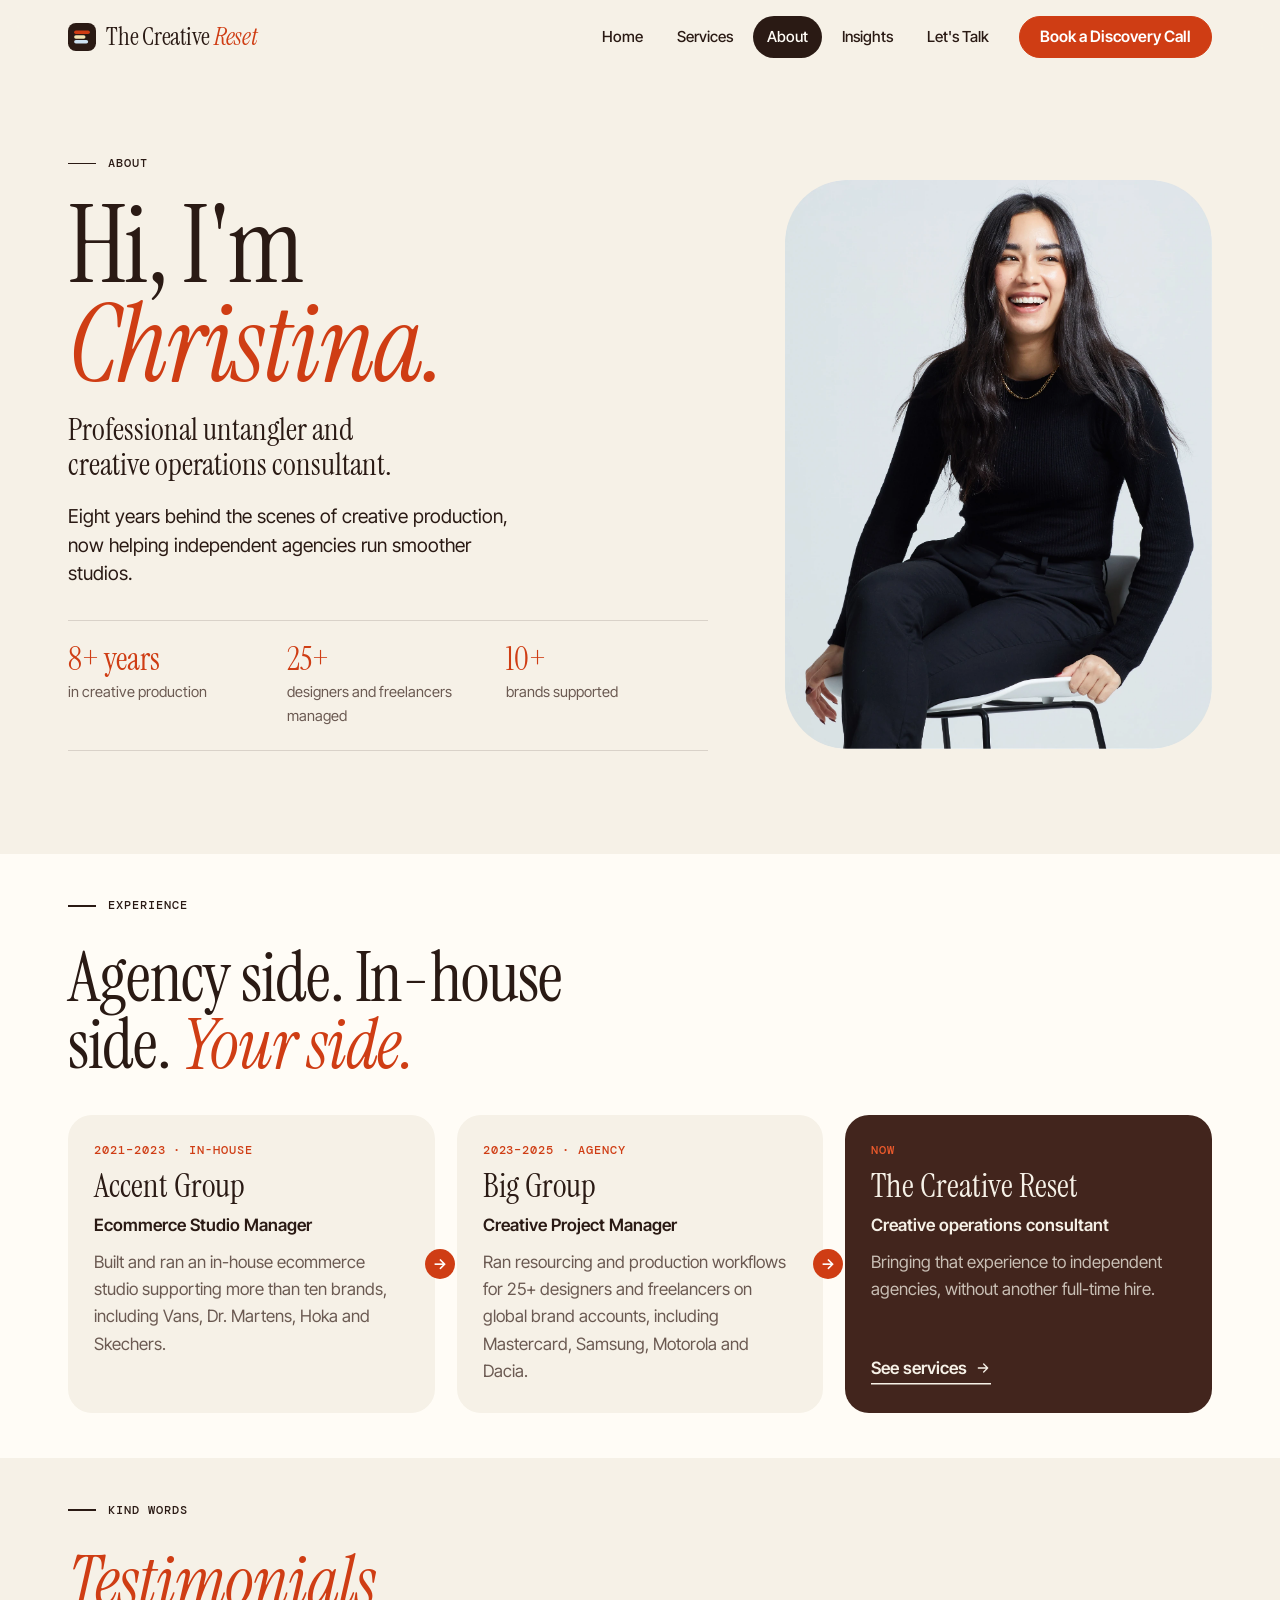
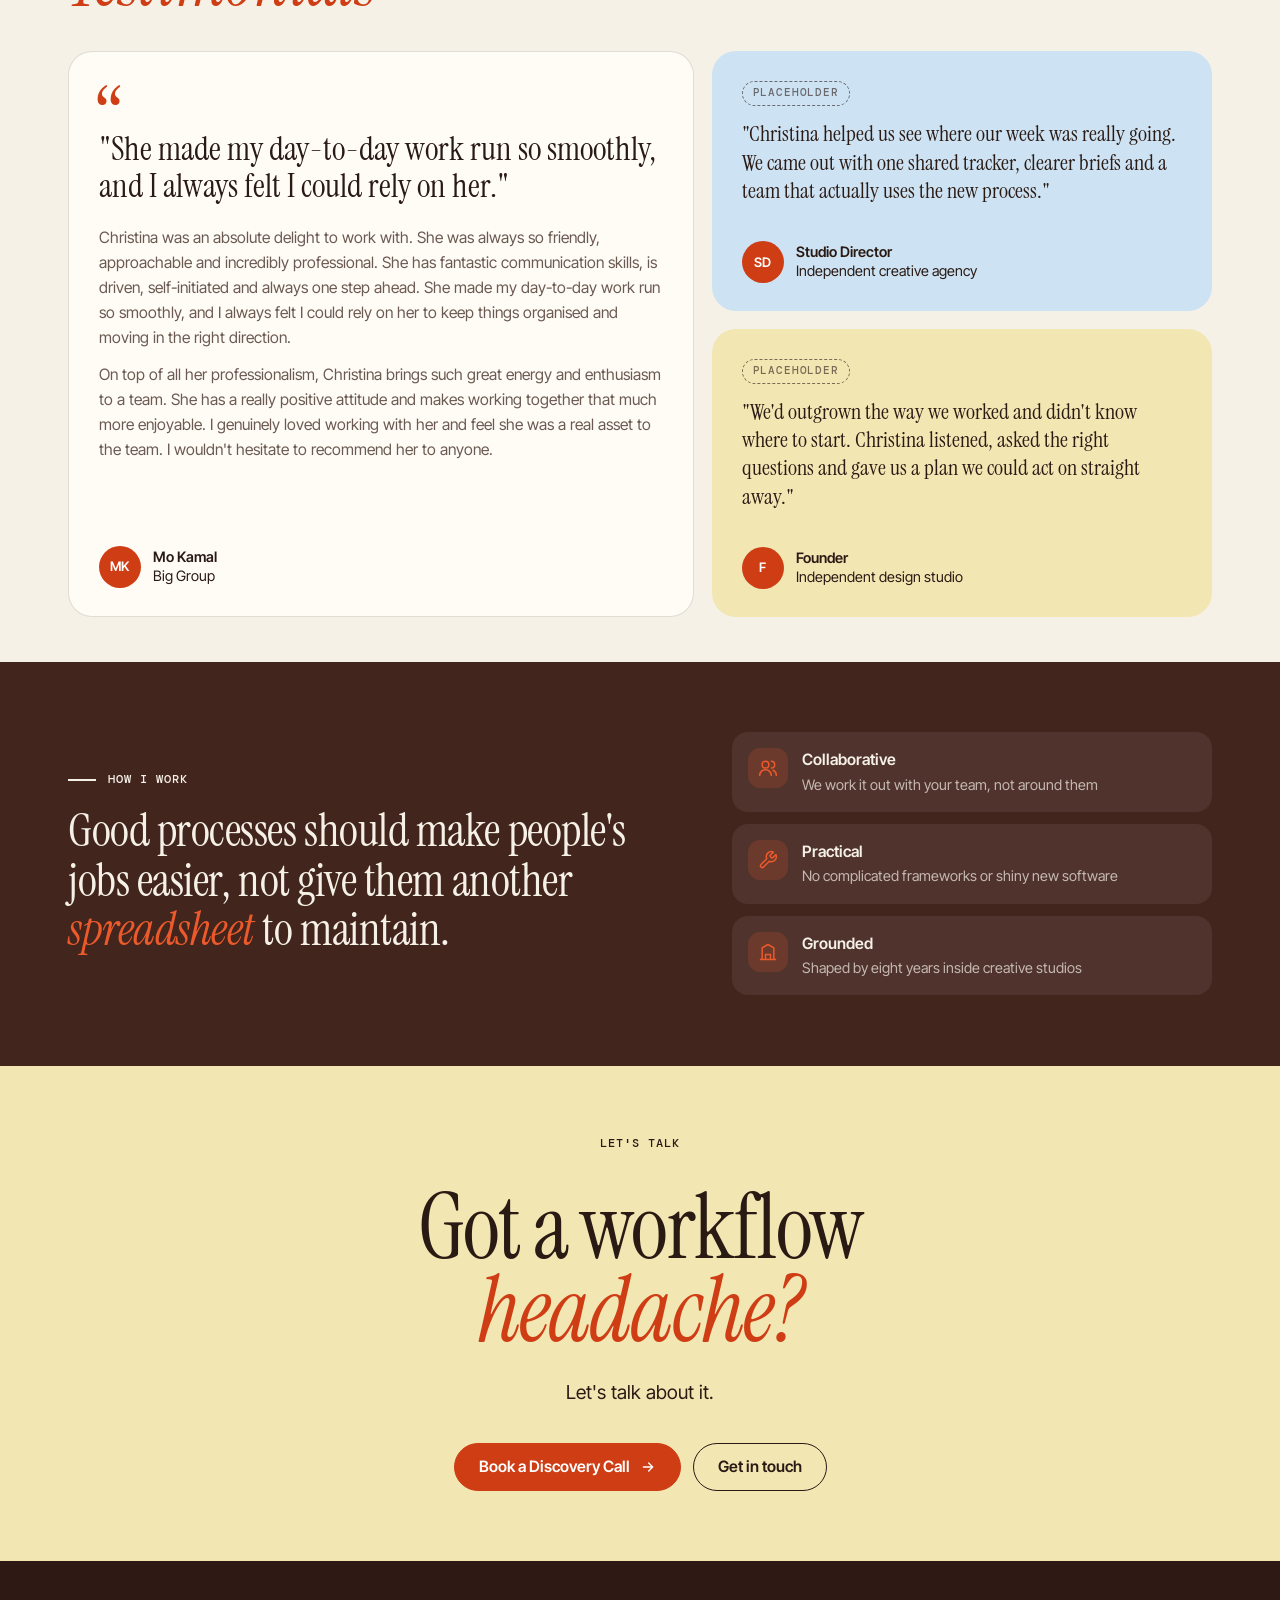
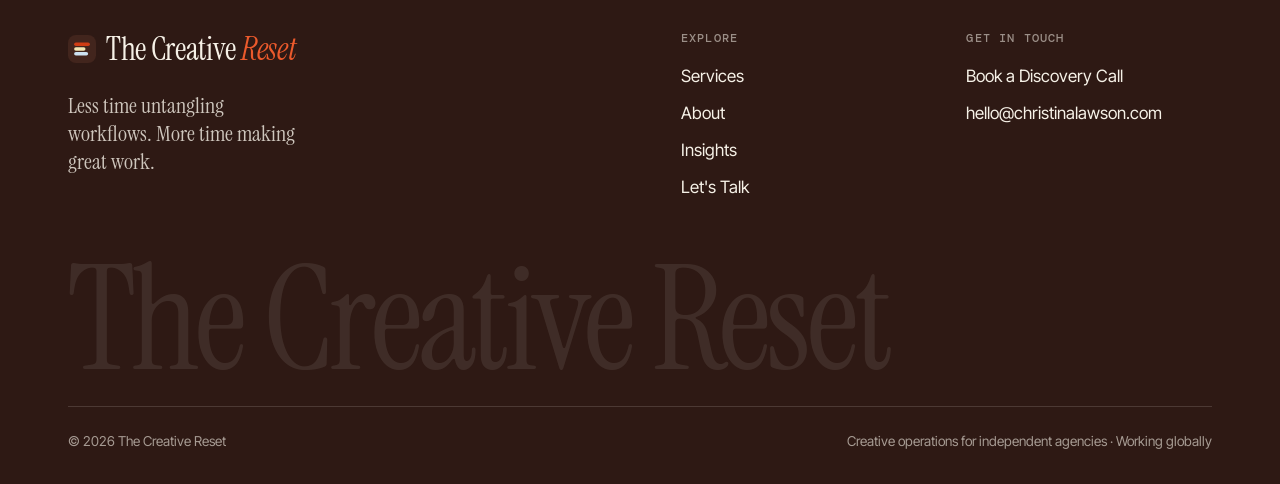
==== about.html @ 6db243b2 "Hero checklist: rows flush with the photo edge, keep sticker colours Co-Authored-By: Claude Opus 5.5" ====
<!doctype html>
<html lang="en-GB">
<head>
<meta charset="utf-8">
<meta name="viewport" content="width=device-width, initial-scale=1">
<title>About · The Creative Reset</title>
<meta name="description" content="Hi, I'm Christina. Eight years behind the scenes of creative production, now helping independent agencies work better.">
<link rel="canonical" href="https://christinalawson.com/about.html">
<link rel="icon" href="assets/favicon.svg" type="image/svg+xml">
<link rel="icon" href="favicon-32.png" sizes="32x32" type="image/png">
<link rel="apple-touch-icon" href="apple-touch-icon.png">
<link rel="preconnect" href="https://fonts.googleapis.com">
<link rel="preconnect" href="https://fonts.gstatic.com" crossorigin>
<link rel="stylesheet" href="https://fonts.googleapis.com/css2?family=DM+Mono:wght@500&family=Instrument+Serif:ital@0;1&family=Inter+Tight:wght@400;500;600&display=swap">
<link rel="stylesheet" href="assets/site.css?v=11">
</head>
<body>
<a class="skip" href="#main">Skip to content</a>
<header class="header">
  <div class="wrap header__in">
    <a class="logo" href="index.html" aria-label="The Creative Reset, home"><svg viewBox="0 0 32 32" aria-hidden="true"><rect width="32" height="32" rx="9" fill="#2a1a14"/><rect x="7" y="8.5" width="18" height="4" rx="2" fill="#cf3d14"/><rect x="7" y="14" width="13" height="4" rx="2" fill="#f2e6b3"/><rect x="7" y="19.5" width="16" height="4" rx="2" fill="#cde2f2"/></svg><span>The Creative <em>Reset</em></span></a>
    <button class="menu-btn" type="button" aria-expanded="false" aria-controls="nav">Menu</button>
    <nav class="nav" id="nav" aria-label="Main">
      <a href="index.html">Home</a><a href="services.html">Services</a><a href="about.html" aria-current="page">About</a><a href="insights.html">Insights</a><a href="contact.html">Let's Talk</a>
      <a class="btn btn--primary" href="https://calendar.app.google/vtGY4bUcVqTiZv538" target="_blank" rel="noopener">Book a Discovery Call</a>
    </nav>
  </div>
</header>
<main id="main">
<section class="page-hero section--compact">
  <div class="wrap about-hero">
    <div>
      <p class="label">About</p>
      <h1 class="display">Hi, I'm <em>Christina.</em></h1>
      <p class="about-hero__sub">Professional untangler and<br> creative operations consultant.</p>
      <p class="lead">Eight years behind the scenes of creative production, now helping independent agencies run smoother studios.</p>
      <dl class="hp-facts">
        <div><dt>8+ years</dt><dd>in creative production</dd></div>
        <div><dt>25+</dt><dd>designers and freelancers managed</dd></div>
        <div><dt>10+</dt><dd>brands supported</dd></div>
      </dl>
    </div>
    <div class="about-hero__photo">
      <img src="images/christina-about.webp" alt="Christina Lawson laughing, sitting on a white stool in a black outfit" width="1331" height="1775">
    </div>
  </div>
</section>

<section class="section section--compact section--snug section--paper">
  <div class="wrap">
    <div class="section-head">
      <p class="label">Experience</p>
      <h2 class="h2">Agency side. In-house side. <em>Your side.</em></h2>
    </div>
    <ol class="path">
      <li>
        <span class="label">2021–2023 · In-house</span>
        <h3>Accent Group</h3>
        <p class="path__role">Ecommerce Studio Manager</p>
        <p>Built and ran an in-house ecommerce studio supporting more than ten brands, including Vans, Dr. Martens, Hoka and Skechers.</p>
      </li>
      <li>
        <span class="label">2023–2025 · Agency</span>
        <h3>Big Group</h3>
        <p class="path__role">Creative Project Manager</p>
        <p>Ran resourcing and production workflows for 25+ designers and freelancers on global brand accounts, including Mastercard, Samsung, Motorola and Dacia.</p>
      </li>
      <li class="path__now">
        <span class="label">Now</span>
        <h3>The Creative Reset</h3>
        <p class="path__role">Creative operations consultant</p>
        <p>Bringing that experience to independent agencies, without another full-time hire.</p>
        <a class="link-arrow" href="services.html">See services <svg viewBox="0 0 24 24" fill="none" stroke="currentColor" stroke-width="2" stroke-linecap="round" stroke-linejoin="round" aria-hidden="true"><path d="M5 12h14M13 6l6 6-6 6"/></svg></a>
      </li>
    </ol>
  </div>
</section>

<section class="section section--compact section--snug" id="testimonials">
  <div class="wrap">
    <div class="section-head">
      <p class="label">Kind words</p>
      <h2 class="h2"><em>Testimonials</em></h2>
    </div>
    <div class="quotes">
      <figure class="quote quote--feature">
        <blockquote>
          <p class="quote__pull">"She made my day-to-day work run so smoothly, and I always felt I could rely on her."</p>
          <p>Christina was an absolute delight to work with. She was always so friendly, approachable and incredibly professional. She has fantastic communication skills, is driven, self-initiated and always one step ahead. She made my day-to-day work run so smoothly, and I always felt I could rely on her to keep things organised and moving in the right direction.</p>
          <p>On top of all her professionalism, Christina brings such great energy and enthusiasm to a team. She has a really positive attitude and makes working together that much more enjoyable. I genuinely loved working with her and feel she was a real asset to the team. I wouldn't hesitate to recommend her to anyone.</p>
        </blockquote>
        <figcaption><span class="quote__avatar" aria-hidden="true">MK</span><span><b>Mo Kamal</b>Big Group</span></figcaption>
      </figure>
      <!-- Placeholder testimonials: replace with real ones before publishing -->
      <figure class="quote quote--sky">
        <span class="quote__placeholder">Placeholder</span>
        <blockquote><p>"Christina helped us see where our week was really going. We came out with one shared tracker, clearer briefs and a team that actually uses the new process."</p></blockquote>
        <figcaption><span class="quote__avatar" aria-hidden="true">SD</span><span><b>Studio Director</b>Independent creative agency</span></figcaption>
      </figure>
      <figure class="quote quote--butter">
        <span class="quote__placeholder">Placeholder</span>
        <blockquote><p>"We'd outgrown the way we worked and didn't know where to start. Christina listened, asked the right questions and gave us a plan we could act on straight away."</p></blockquote>
        <figcaption><span class="quote__avatar" aria-hidden="true">F</span><span><b>Founder</b>Independent design studio</span></figcaption>
      </figure>
    </div>
  </div>
</section>

<section class="section section--compact section--roast">
  <div class="wrap approach">
    <div>
      <p class="label hp-label">How I work</p>
      <blockquote class="approach__quote">Good processes should make people's jobs easier, not give them another <em>spreadsheet</em> to maintain.</blockquote>
    </div>
    <ul class="tiles tiles--stack">
      <li><i><svg viewBox="0 0 24 24" fill="none" stroke="currentColor" stroke-width="1.8" stroke-linecap="round" stroke-linejoin="round" aria-hidden="true"><circle cx="9" cy="8" r="4"/><path d="M2 21a7 7 0 0 1 14 0"/><path d="M16 4a4 4 0 0 1 0 8M22 21a7 7 0 0 0-4-6.3"/></svg></i><div><b>Collaborative</b><span>We work it out with your team, not around them</span></div></li>
      <li><i><svg viewBox="0 0 24 24" fill="none" stroke="currentColor" stroke-width="1.8" stroke-linecap="round" stroke-linejoin="round" aria-hidden="true"><path d="M14.7 6.3a1 1 0 0 0 0 1.4l1.6 1.6a1 1 0 0 0 1.4 0l3.77-3.77a6 6 0 0 1-7.94 7.94l-6.91 6.91a2.12 2.12 0 0 1-3-3l6.91-6.91a6 6 0 0 1 7.94-7.94z"/></svg></i><div><b>Practical</b><span>No complicated frameworks or shiny new software</span></div></li>
      <li><i><svg viewBox="0 0 24 24" fill="none" stroke="currentColor" stroke-width="1.8" stroke-linecap="round" stroke-linejoin="round" aria-hidden="true"><path d="M3 21h18M5 21V7l7-4 7 4v14"/><path d="M9 21v-6h6v6"/></svg></i><div><b>Grounded</b><span>Shaped by eight years inside creative studios</span></div></li>
    </ul>
  </div>
</section>

<section class="section section--compact section--butter cta">
  <div class="wrap">
    <p class="label">Let's talk</p>
    <h2 class="display">Got a workflow <em>headache?</em></h2>
    <p class="lead" style="max-width:40ch">Let's talk about it.</p>
    <div class="btn-row">
      <a class="btn btn--primary" href="https://calendar.app.google/vtGY4bUcVqTiZv538" target="_blank" rel="noopener">Book a Discovery Call <svg viewBox="0 0 24 24" fill="none" stroke="currentColor" stroke-width="2" stroke-linecap="round" stroke-linejoin="round" aria-hidden="true"><path d="M5 12h14M13 6l6 6-6 6"/></svg></a>
      <a class="btn" href="contact.html">Get in touch</a>
    </div>
  </div>
</section>
</main>
<footer class="footer">
  <div class="wrap">
    <div class="footer__top">
      <div>
        <a class="logo" href="index.html"><svg viewBox="0 0 32 32" aria-hidden="true"><rect width="32" height="32" rx="9" fill="#2a1a14"/><rect x="7" y="8.5" width="18" height="4" rx="2" fill="#cf3d14"/><rect x="7" y="14" width="13" height="4" rx="2" fill="#f2e6b3"/><rect x="7" y="19.5" width="16" height="4" rx="2" fill="#cde2f2"/></svg><span>The Creative <em>Reset</em></span></a>
        <p class="footer__line">Less time untangling workflows. More time making great work.</p>
      </div>
      <div>
        <h2>Explore</h2>
        <ul><li><a href="services.html">Services</a></li><li><a href="about.html">About</a></li><li><a href="insights.html">Insights</a></li><li><a href="contact.html">Let's Talk</a></li></ul>
      </div>
      <div>
        <h2>Get in touch</h2>
        <ul><li><a href="https://calendar.app.google/vtGY4bUcVqTiZv538" target="_blank" rel="noopener">Book a Discovery Call</a></li><li><a href="mailto:hello@christinalawson.com">hello@christinalawson.com</a></li></ul>
      </div>
    </div>
    <p class="footer__big" aria-hidden="true">The Creative Reset</p>
    <div class="footer__base"><span>© <span data-year>2026</span> The Creative Reset</span><span>Creative operations for independent agencies · Working globally</span></div>
  </div>
</footer>
<script src="assets/site.js?v=11"></script>
</body>
</html>
---- assets/site.css ----
/* The Creative Reset: draft styles */

:root {
  --oat: #f6f1e7;
  --paper: #fffcf6;
  --ink: #2a1a14;
  --ink-soft: #6b5a52;
  --roast: #42251d;
  --roast-deep: #2e1914;
  --tomato: #cf3d14;
  --tomato-bright: #ec5a2c;
  --butter: #f2e6b3;
  --sky: #cde2f2;
  --sky-deep: #a9cbe6;
  --line: rgba(42, 26, 20, 0.14);

  --serif: "Instrument Serif", Georgia, serif;
  --sans: "Inter Tight", system-ui, -apple-system, sans-serif;
  --mono: "DM Mono", ui-monospace, monospace;

  --radius: 24px;
  --ease: cubic-bezier(0.22, 1, 0.36, 1);
  --wrap: 1240px;
  --gutter: clamp(20px, 4vw, 48px);
}

*, *::before, *::after { box-sizing: border-box; }
html { scroll-behavior: smooth; -webkit-text-size-adjust: 100%; }
body {
  margin: 0;
  background: var(--oat);
  color: var(--ink);
  font: 400 17px/1.6 var(--sans);
  -webkit-font-smoothing: antialiased;
  overflow-x: hidden;
}
img { max-width: 100%; display: block; }
a { color: inherit; }
h1, h2, h3, h4 { margin: 0; font-weight: 400; }
p { margin: 0 0 1em; }
p:last-child { margin-bottom: 0; }
:focus-visible { outline: 2px solid var(--tomato); outline-offset: 3px; border-radius: 6px; }
@media (prefers-reduced-motion: reduce) {
  html { scroll-behavior: auto; }
  *, *::before, *::after { animation-duration: 0.01ms !important; transition-duration: 0.01ms !important; }
}

.wrap { max-width: var(--wrap); margin: 0 auto; padding: 0 var(--gutter); }
.skip { position: absolute; left: -999px; top: 8px; background: var(--ink); color: var(--paper); padding: 8px 14px; border-radius: 99px; z-index: 100; }
.skip:focus { left: 8px; }

/* Type */
.display { font-family: var(--serif); font-size: clamp(3rem, 8.4vw, 7.6rem); line-height: 0.92; letter-spacing: -0.02em; }
.h2 { font-family: var(--serif); font-size: clamp(2.4rem, 5.4vw, 4.6rem); line-height: 0.98; letter-spacing: -0.015em; }
.h3 { font-family: var(--serif); font-size: clamp(1.7rem, 2.8vw, 2.3rem); line-height: 1.05; }
.display em, .h2 em, .h3 em { font-style: italic; color: var(--tomato); }
.label {
  font: 500 0.74rem/1.3 var(--mono);
  letter-spacing: 0.08em;
  text-transform: uppercase;
}
.lead { font-size: clamp(1.1rem, 1.5vw, 1.3rem); line-height: 1.5; max-width: 40ch; }
.muted { color: var(--ink-soft); }

/* Buttons */
.btn {
  display: inline-flex; align-items: center; gap: 10px;
  padding: 15px 24px; border-radius: 99px;
  font: 600 0.98rem/1 var(--sans); text-decoration: none;
  border: 1.5px solid var(--ink); background: transparent; color: var(--ink);
  cursor: pointer; transition: transform 0.35s var(--ease), background 0.25s, color 0.25s, box-shadow 0.35s var(--ease);
}
.btn:hover { transform: translateY(-2px); }
.btn:active { transform: translateY(0) scale(0.98); }
.btn svg { width: 16px; height: 16px; transition: transform 0.35s var(--ease); }
.btn:hover svg { transform: translateX(3px); }
.btn--primary { background: var(--tomato); border-color: var(--tomato); color: #fff; }
.btn--primary:hover { box-shadow: 0 14px 28px -14px rgba(207, 61, 20, 0.8); }
.btn--dark { background: var(--ink); color: var(--paper); }
.btn--light { border-color: var(--paper); color: var(--paper); }
.btn--light:hover { background: var(--paper); color: var(--ink); }
.btn-row { display: flex; flex-wrap: wrap; gap: 12px; }
.link-arrow { font-weight: 600; text-decoration: none; display: inline-flex; gap: 8px; align-items: center; padding-bottom: 3px; background: linear-gradient(currentColor, currentColor) 0 100% / 100% 1.5px no-repeat; }
.link-arrow:hover, a:hover > .link-arrow { color: var(--tomato); animation: underline 0.5s var(--ease); }
@keyframes underline { from { background-size: 0 1.5px; } }
.link-arrow svg { width: 16px; height: 16px; flex: none; }

/* Ticker */
.ticker { background: var(--roast); color: var(--butter); overflow: hidden; white-space: nowrap; }
.ticker__track { display: inline-flex; gap: 0; padding: 9px 0; animation: ticker 48s linear infinite; }
.ticker__track span { font: 500 0.72rem/1 var(--mono); letter-spacing: 0.1em; text-transform: uppercase; padding: 0 22px; position: relative; }
.ticker__track span::after { content: "✳"; position: absolute; right: -6px; color: var(--tomato-bright); }
.ticker:hover .ticker__track { animation-play-state: paused; }
@keyframes ticker { to { transform: translateX(-50%); } }

/* Header */
.header { position: sticky; top: 0; z-index: 50; background: rgba(246, 241, 231, 0.86); backdrop-filter: blur(14px); -webkit-backdrop-filter: blur(14px); border-bottom: 1px solid transparent; transition: border-color 0.3s; }
.header.is-scrolled { border-color: var(--line); }
.header__in { display: flex; align-items: center; justify-content: space-between; gap: 24px; height: 74px; }
.logo { display: inline-flex; align-items: center; gap: 10px; text-decoration: none; font: 400 1.55rem/1 var(--serif); letter-spacing: -0.01em; white-space: nowrap; }
.logo em { color: var(--tomato); }
.logo svg { width: 28px; height: 28px; flex: none; }
/* On hover the shorter bars slide out to full length, so the stack lines up */
.logo svg rect + rect { transform-box: fill-box; transform-origin: left; transition: transform 0.6s var(--ease); }
.logo:hover svg rect:nth-child(3) { transform: scaleX(1.385); }
.logo:hover svg rect:nth-child(4) { transform: scaleX(1.125); }
.nav { display: flex; align-items: center; gap: 6px; }
.nav a:not(.btn) { text-decoration: none; font-weight: 500; font-size: 0.95rem; padding: 9px 14px; border-radius: 99px; transition: background 0.2s; }
.nav a:not(.btn):hover { background: rgba(42, 26, 20, 0.06); }
.nav a[aria-current="page"] { background: var(--ink); color: var(--paper); }
.nav .btn { margin-left: 10px; padding: 12px 20px; }
.menu-btn { display: none; background: none; border: 1.5px solid var(--ink); border-radius: 99px; padding: 10px 16px; font: 600 0.9rem/1 var(--sans); color: var(--ink); cursor: pointer; }

@media (max-width: 900px) {
  .menu-btn { display: inline-flex; }
  .nav {
    position: fixed; inset: 74px 0 auto 0; height: calc(100svh - 74px); overflow-y: auto; flex-direction: column; align-items: stretch; gap: 4px;
    background: var(--oat); padding: 16px var(--gutter) 28px; border-bottom: 1px solid var(--line);
    transform: translateY(-12px); opacity: 0; visibility: hidden; transition: 0.35s var(--ease);
  }
  .nav.is-open { transform: none; opacity: 1; visibility: visible; }
  .nav a:not(.btn) { font: 400 2rem/1.1 var(--serif); padding: 10px 0; border-radius: 0; border-bottom: 1px solid var(--line); }
  .nav a[aria-current="page"] { background: none; color: var(--tomato); }
  .nav .btn { margin: 16px 0 0; justify-content: center; }
}

/* Sections */
.section { padding: clamp(80px, 11vw, 150px) 0; }
.section--tight { padding: clamp(56px, 7vw, 96px) 0; }
.section--paper { background: var(--paper); }
.section--butter { background: var(--butter); }
.section--sky { background: var(--sky); }
.section--roast { background: var(--roast); color: var(--oat); }
.section--roast .muted { color: rgba(246, 241, 231, 0.72); }
.section--roast .h2 em, .section--roast .display em { color: var(--tomato-bright); }
.section-head { display: grid; grid-template-columns: minmax(0, 1.25fr) minmax(0, 1fr); gap: 32px 64px; align-items: end; margin-bottom: clamp(44px, 6vw, 72px); }
.section-head .label { grid-column: 1 / -1; display: flex; align-items: center; gap: 12px; }
.section-head .label::before { content: ""; width: 28px; height: 1.5px; background: currentColor; }
@media (max-width: 900px) { .section-head { grid-template-columns: 1fr; } }

/* Reveal on scroll */
.js .reveal { opacity: 0; transform: translateY(28px); transition: opacity 0.9s var(--ease), transform 0.9s var(--ease); transition-delay: var(--d, 0s); }
.js .reveal.is-in { opacity: 1; transform: none; }

/* Home: one section per screen */
.hp-screen { min-height: calc(100svh - 74px); padding: clamp(56px, 6vw, 96px) 0; display: flex; flex-direction: column; justify-content: center; }
.hp-screen > .wrap { width: 100%; }
.hp-screen .section-head { margin-bottom: clamp(32px, 4vw, 52px); }
.hp-h1 { font-family: var(--serif); font-size: clamp(2.8rem, 5.4vw, 5.2rem); line-height: 0.95; letter-spacing: -0.02em; max-width: 14ch; margin-bottom: 28px; }
.hp-h1 em { font-style: italic; color: var(--tomato); }
.hp-hero { min-height: calc(100svh - 104px); padding: clamp(32px, 4vw, 56px) 0; }
.hp-hero__grid { display: grid; grid-template-columns: minmax(0, 1fr) minmax(0, 1fr); gap: clamp(32px, 5vw, 80px); align-items: center; }
/* The hero headline breaks after "Creative", "operations" and "consulting for"; "agencies" wraps on narrow columns */
.hp-hero .hp-h1 { font-size: clamp(2.8rem, 5.6vw, 5.4rem); max-width: none; }
.hp-hero .lead { max-width: 44ch; margin-bottom: 34px; }
.hp-fact { margin-top: 18px; color: var(--ink-soft); }
.hp-label { display: flex; align-items: center; gap: 12px; margin-bottom: 18px; }
.hp-label::before { content: ""; width: 28px; height: 1.5px; background: currentColor; }

/* Hero: photograph with the stickers on it */
.pc { position: relative; justify-self: center; padding: 28px 0; max-width: 100%; }
/* The box is exactly the photo's width, so the checklist can sit flush with its right edge */
.pc { width: min(100%, calc((100svh - 200px) * 0.75)); }
.pc .hp-photo { height: auto; width: 100%; aspect-ratio: 3 / 4; }
/* The "typical Tuesday" stickers stick on around the laptop and drift. Then .pc gets .is-done:
   one by one they slide into a level checklist, each turned into a positive. */
.hp-note {
  position: absolute; z-index: 2; left: var(--x); top: var(--y); display: grid; max-width: 31%;
  padding: 6px 10px 7px; border-radius: 10px; background: var(--paper); box-shadow: 0 12px 24px -16px rgba(42, 26, 20, 0.6);
  transform: rotate(var(--r, 0deg));
  animation: stick 0.7s var(--ease) both, drift 4s ease-in-out infinite;
  animation-delay: calc(0.3s + var(--i) * 0.12s), calc(var(--i) * -0.6s);
  transition: left 0.8s var(--ease), top 0.8s var(--ease), transform 0.8s var(--ease), background-color 0.5s, color 0.5s;
  transition-delay: calc(var(--k) * 0.14s);
}
@keyframes stick { from { opacity: 0; transform: translateY(-14px) rotate(calc(var(--r, 0deg) + 8deg)) scale(0.96); } }
@keyframes drift { 50% { translate: 0 -5px; } }
.hp-note > span { grid-area: 1 / 1; transition: opacity 0.3s; }
.hp-note .label { display: block; font-size: 0.52rem; opacity: 0.6; margin-bottom: 2px; }
.hp-note b { display: block; font-weight: 500; font-size: 0.74rem; line-height: 1.2; }
.hp-note__tidy { display: flex; align-items: center; gap: 8px; opacity: 0; }
.hp-note__tidy i { flex: none; width: 20px; height: 20px; border-radius: 50%; display: grid; place-items: center; background: var(--tomato); color: #fff; }
.hp-note__tidy svg { width: 12px; height: 12px; }
.hp-note--butter { background: var(--butter); }
.hp-note--tomato { background: var(--tomato); color: #fff; }
.hp-note--roast { background: var(--roast); color: var(--oat); }
.pc.is-done .hp-note { --w: 36%; --x: calc(100% - var(--w)); --y: calc(50% + var(--k) * 7%); width: var(--w); border-radius: 10px 0 0 10px; max-width: none; height: 34px; overflow: hidden; align-content: center; transform: none; animation: none; }
.pc.is-done .hp-note__mess { opacity: 0; }
/* Rows keep their sticker colour; on the orange one the tick circle turns white */
.hp-note--tomato .hp-note__tidy i { background: #fff; color: var(--tomato); }
.pc.is-done .hp-note__tidy { opacity: 1; transition-delay: calc(var(--k) * 0.14s + 0.45s); }
@media (prefers-reduced-motion: reduce) { .hp-note { animation: none; } }
/* A tight cluster on and around the laptop (bottom right of the photo), clear of the face */
.hp-note--2 { --x: 63%; --y: 54%; }
.hp-note--1 { --x: 74%; --y: 62%; }
.hp-note--6 { --x: 44%; --y: 68%; }
.hp-note--5 { --x: 76%; --y: 71%; }
.hp-note--4 { --x: 56%; --y: 79%; }
.hp-note--7 { --x: 72%; --y: 86%; }
@media (max-width: 1240px) {
  .hp-note { padding: 5px 9px 6px; }
  .hp-note b { font-size: 0.7rem; }
  .hp-note--1 { --x: 77%; }
  .hp-note--4 { --x: 50%; --y: 80%; }
  .hp-note--7 { --y: 88%; }
  .pc.is-done .hp-note { --w: 39%; }
}
@media (max-width: 600px) {
  /* All six stay on phones: smaller, spread over the lower half of the photo */
  .hp-note { max-width: 46%; padding: 4px 8px 5px; border-radius: 8px; }
  .hp-note .label { font-size: 0.48rem; }
  .hp-note b { font-size: 0.64rem; }
  .hp-note--2 { --x: 53%; --y: 53%; }
  .hp-note--1 { --x: 58%; --y: 61.5%; }
  .hp-note--6 { --x: 6%; --y: 64%; }
  .hp-note--5 { --x: 50%; --y: 71%; }
  .hp-note--4 { --x: 10%; --y: 78%; }
  .hp-note--7 { --x: 56%; --y: 84%; }
  .pc.is-done .hp-note { --w: 45%; --y: calc(49% + var(--k) * 7.6%); height: 28px; border-radius: 8px 0 0 8px; }
  .hp-note__tidy { gap: 6px; }
  .hp-note__tidy i { width: 17px; height: 17px; }
  .hp-note__tidy svg { width: 10px; height: 10px; }
}
@media (max-width: 960px) {
  .pc { padding: 24px 0; justify-self: start; min-width: 0; width: 100%; max-width: 460px; }
  .pc .hp-photo { height: auto; width: 100%; }
}

/* Where operations break down: colour cards */
.swatches { list-style: none; margin: 0; padding: 0; display: grid; grid-template-columns: repeat(4, minmax(0, 1fr)); gap: 18px; }
.swatch { border-radius: var(--radius); padding: 24px 24px 28px; min-height: 240px; display: flex; flex-direction: column; justify-content: space-between; gap: 32px; }
.swatch__top { display: flex; align-items: center; gap: 12px; }
.swatch__top .label { opacity: 0.7; }
.swatch__icon { flex: none; width: 40px; height: 40px; border-radius: 12px; display: grid; place-items: center; background: rgba(255, 255, 255, 0.6); color: var(--tomato); }
.swatch__icon svg { width: 20px; height: 20px; }
.swatch h3 { font: 400 clamp(1.8rem, 2.4vw, 2.2rem)/1.05 var(--serif); margin-bottom: 10px; }
.swatch p { margin: 0; font-size: 0.98rem; color: var(--ink-soft); }
.swatch--butter { background: var(--butter); }
.swatch--sky { background: var(--sky); }
.swatch--tomato { background: var(--tomato); color: #fff; }
.swatch--roast { background: var(--roast); color: var(--oat); }
.swatch--tomato p { color: rgba(255, 255, 255, 0.82); }
.swatch--roast p { color: rgba(246, 241, 231, 0.75); }
.swatch--tomato .swatch__icon { background: rgba(255, 255, 255, 0.2); color: #fff; }
.swatch--roast .swatch__icon { background: rgba(246, 241, 231, 0.12); color: var(--tomato-bright); }
.familiar__end { display: flex; flex-wrap: wrap; align-items: center; justify-content: space-between; gap: 20px; margin-top: 40px; padding-top: 28px; border-top: 1px solid var(--line); }
.familiar__end p { font: 400 clamp(1.6rem, 2.4vw, 2rem)/1.2 var(--serif); margin: 0; }
.familiar__end em { font-style: italic; color: var(--tomato); }

/* What we look at: see-through brand tints, so the overlaps blend naturally,
   with the centre in solid tomato. On arrival the diagram turns and grows into place. */
#approach .hp-split { grid-template-columns: minmax(0, 0.85fr) minmax(0, 1.15fr); }
.venn { margin: 0; justify-self: center; width: min(100%, 680px, calc(72svh * 1.04)); }
.venn svg { width: 100%; height: auto; display: block; overflow: visible; }
.venn__people { fill: var(--tomato); fill-opacity: 0.38; }
.venn__process { fill: var(--sky-deep); fill-opacity: 0.55; }
.venn__platforms { fill: var(--butter); fill-opacity: 0.85; }
.venn__middle { fill: var(--tomato); }
.venn__spin { transform-origin: 300px 263px; transition: transform 1.3s var(--ease); }
.venn text { font: 400 40px var(--serif); fill: var(--ink); text-anchor: middle; dominant-baseline: middle; pointer-events: none; }
.venn .venn__centre { font-style: italic; font-size: 34px; fill: #fff; }
.venn__words { transition: opacity 0.6s var(--ease) 0.9s; }
.js .venn:not(.is-in) .venn__spin { transform: rotate(-120deg) scale(0.6); }
.js .venn:not(.is-in) .venn__words { opacity: 0; }
.pillars { margin: 32px 0 0; border-top: 1px solid var(--line); }
.pillars div { display: grid; grid-template-columns: 120px minmax(0, 1fr); gap: 16px; padding: 16px 0; border-bottom: 1px solid var(--line); }
.pillars dt { font: 400 1.5rem/1.2 var(--serif); color: var(--tomato); }
.pillars dd { margin: 0; color: var(--ink-soft); }
@media (max-width: 960px) { #approach .hp-split { grid-template-columns: 1fr; } .venn { width: min(100%, 480px); justify-self: start; } }
@media (max-width: 520px) { .pillars div { grid-template-columns: 1fr; gap: 4px; } }

/* Services: three cards, the flagship in the middle */
.pathway { display: grid; grid-template-columns: repeat(3, minmax(0, 1fr)); gap: 18px; }
.offer {
  display: flex; flex-direction: column; gap: 14px; min-height: 280px;
  padding: 26px 26px 28px; border-radius: var(--radius); background: var(--paper);
  border: 1px solid var(--line); text-decoration: none;
  transition: transform 0.35s var(--ease), box-shadow 0.35s var(--ease);
}
.offer:hover { transform: translateY(-2px); box-shadow: 0 24px 44px -32px rgba(42, 26, 20, 0.55); }
.offer .label { opacity: 0.7; }
.offer h3 { font: 400 clamp(2rem, 3vw, 2.5rem)/1 var(--serif); margin-top: 18px; }
.offer p { margin: 0; color: var(--ink-soft); }
.offer .offer__tag { font-weight: 600; color: inherit; }
.offer .link-arrow { align-self: flex-start; margin-top: auto; padding-top: 8px; }
.offer--sky { background: var(--sky); border-color: var(--sky); }
.offer--tomato { background: var(--tomato); color: #fff; border-color: var(--tomato); }
.offer--roast { background: var(--roast); color: var(--oat); border-color: var(--roast); }
.offer--tomato p:not(.offer__tag) { color: rgba(255, 255, 255, 0.82); }
.offer--roast p:not(.offer__tag) { color: rgba(246, 241, 231, 0.75); }
.offer--tomato:hover > .link-arrow { color: #fff; }
.offer--roast:hover > .link-arrow { color: var(--tomato-bright); }

/* How we work together (services): a six-week timeline */
.timeline { position: relative; list-style: none; margin: 0; padding: 44px 0 0; display: grid; grid-template-columns: repeat(4, minmax(0, 1fr)); gap: 28px; }
.timeline::before { content: ""; position: absolute; top: 9px; left: 0; right: 0; height: 2px; background: var(--tomato-bright); }
.timeline li { position: relative; display: grid; gap: 8px; align-content: start; }
.timeline li::before { content: ""; position: absolute; top: -44px; left: 0; width: 20px; height: 20px; border-radius: 50%; background: var(--roast); border: 2px solid var(--tomato-bright); }
.timeline li:last-child::before { background: var(--tomato-bright); }
.timeline .label { color: var(--tomato-bright); }
.timeline h3 { font: 400 clamp(2rem, 3vw, 2.6rem)/1 var(--serif); }
.timeline p { margin: 0; color: rgba(246, 241, 231, 0.72); max-width: 30ch; }
.timeline .timeline__out { margin-top: 6px; padding-top: 12px; border-top: 1px solid rgba(246, 241, 231, 0.18); color: var(--oat); font-weight: 500; font-size: 0.95rem; }

/* The timeline on a light background (the Reset on Services) */
.section--butter .timeline::before { background: var(--tomato); }
.section--butter .timeline li::before { background: var(--butter); border-color: var(--tomato); }
.section--butter .timeline li:last-child::before { background: var(--tomato); }
.section--butter .timeline .label { color: var(--tomato); }
.section--butter .timeline p { color: var(--ink-soft); }

/* Meet Christina */
.hp-split { display: grid; grid-template-columns: minmax(0, 1.1fr) minmax(0, 0.9fr); gap: clamp(36px, 6vw, 96px); align-items: start; }
.hp-split--photo-first { grid-template-columns: minmax(0, 0.9fr) minmax(0, 1.1fr); }
.hp-split .h2 { margin-bottom: 24px; }
.hp-split p { max-width: 52ch; }
/* The scale crops the white corners baked into the photo file */
.hp-photo { position: relative; display: block; margin: 0; overflow: hidden; border-radius: var(--radius); background: var(--sky); height: min(72svh, 680px); aspect-ratio: 3 / 4; max-width: 100%; justify-self: center; }
.hp-photo img { width: 100%; height: 100%; max-width: none; object-fit: cover; transform: scale(1.08); transition: transform 0.6s var(--ease); }
.hp-photo--link:hover img { transform: scale(1.105); }
.hp-facts { display: grid; grid-template-columns: repeat(3, minmax(0, 1fr)); gap: 16px; margin: 32px 0; padding: 22px 0; border-top: 1px solid var(--line); border-bottom: 1px solid var(--line); }
.hp-facts dt { font: 400 2rem/1 var(--serif); color: var(--tomato); margin-bottom: 6px; }
.hp-facts dd { margin: 0; font-size: 0.92rem; color: var(--ink-soft); }

.hp-close { text-align: center; }
.hp-close .hp-h1 { margin: 0 auto 26px; }
.hp-close .lead { max-width: 46ch; margin: 0 auto 36px; }
.hp-close .btn-row { justify-content: center; }

@media (max-width: 1080px) { .swatches { grid-template-columns: repeat(2, minmax(0, 1fr)); } .swatch { min-height: 200px; } }
@media (max-width: 960px) {
  .hp-hero__grid, .hp-split, .hp-split--photo-first { grid-template-columns: 1fr; }
    .pathway { grid-template-columns: 1fr; max-width: 560px; }
  .hp-photo { height: auto; width: 100%; max-width: 460px; justify-self: start; }
  .hp-split--photo-first > .hp-photo { order: 1; }
}
@media (max-width: 900px) {
  .timeline { grid-template-columns: 1fr; padding: 0 0 0 40px; gap: 34px; }
  .timeline::before { top: 0; bottom: 0; left: 9px; right: auto; width: 2px; height: auto; }
  .timeline li::before { top: 2px; left: -40px; }
}
@media (max-width: 600px) {
  .swatches { grid-template-columns: 1fr; }
  .swatch { min-height: 0; }
  .hp-screen .btn-row .btn, .familiar__end .btn { width: 100%; justify-content: center; }
  .hp-facts { grid-template-columns: 1fr; }
}


/* Closing call to action */
.cta { text-align: center; }
.cta .display { font-size: clamp(2.8rem, 7vw, 6.4rem); margin: 18px auto 26px; max-width: 13ch; }
.cta p { max-width: 54ch; margin: 0 auto 36px; }
.cta .btn-row { justify-content: center; }

/* Footer */
.footer { background: var(--roast-deep); color: var(--oat); padding: 72px 0 32px; }
.footer__top { display: grid; grid-template-columns: minmax(0, 1.4fr) repeat(2, minmax(0, 0.6fr)); gap: 40px; padding-bottom: 56px; }
.footer .logo { font-size: 2rem; }
.footer .logo em { color: var(--tomato-bright); }
.footer .logo svg rect:first-child { fill: var(--roast); }
.footer__line { font: 400 1.4rem/1.25 var(--serif); margin-top: 20px; max-width: 24ch; color: rgba(246, 241, 231, 0.8); }
.footer h2 { font: 500 0.72rem/1 var(--mono); letter-spacing: 0.1em; text-transform: uppercase; margin-bottom: 18px; color: rgba(246, 241, 231, 0.55); }
.footer ul { list-style: none; margin: 0; padding: 0; display: grid; gap: 10px; }
.footer a { text-decoration: none; }
.footer a:hover { color: var(--tomato-bright); }
.footer__big { font: 400 clamp(3rem, 11.4vw, 9.8rem)/0.85 var(--serif); letter-spacing: -0.03em; color: rgba(246, 241, 231, 0.09); white-space: nowrap; overflow: hidden; margin: 0 0 24px; }
.footer__base { display: flex; justify-content: space-between; flex-wrap: wrap; gap: 12px; padding-top: 24px; border-top: 1px solid rgba(246, 241, 231, 0.15); font-size: 0.85rem; color: rgba(246, 241, 231, 0.6); }
@media (max-width: 900px) { .footer__top { grid-template-columns: 1fr 1fr; } .footer__top > :first-child { grid-column: 1 / -1; } }

/* Inner page hero */
.page-hero { padding: clamp(56px, 8vw, 110px) 0 clamp(48px, 6vw, 80px); }
.page-hero .label { display: inline-flex; align-items: center; gap: 12px; margin-bottom: 26px; }
.page-hero .label::before { content: ""; width: 28px; height: 1.5px; background: currentColor; }
.page-hero .display { max-width: 12ch; margin-bottom: 30px; }
.page-hero__grid { display: grid; grid-template-columns: minmax(0, 1.3fr) minmax(0, 1fr); gap: 32px 64px; align-items: end; }
@media (max-width: 900px) { .page-hero__grid { grid-template-columns: 1fr; } }

/* Services: an overview of the three, then one section each with the same layout */
.svc-overview__title { margin: clamp(48px, 6vw, 80px) 0 22px; font: 400 clamp(1.8rem, 2.8vw, 2.4rem)/1.05 var(--serif); }
.svc-overview__title em { font-style: italic; color: var(--tomato); }
.svc { scroll-margin-top: 90px; }
.svc__grid { display: grid; grid-template-columns: minmax(0, 0.9fr) minmax(0, 1.1fr); gap: clamp(36px, 6vw, 96px); align-items: center; }
.svc__intro .h2 { margin: 14px 0 10px; }
.svc__tag { font: italic 400 1.5rem/1.2 var(--serif); margin-bottom: 18px; }
.svc__intro > p:not(.label):not(.svc__tag) { max-width: 46ch; margin-bottom: 28px; }
.svc__lists { display: grid; gap: 32px; }
.svc__num { display: block; font: 400 clamp(4.5rem, 8vw, 7rem)/0.8 var(--serif); color: var(--tomato); margin-bottom: 20px; }
.section--roast .svc__num { color: var(--tomato-bright); }
/* Icon tiles for what each service covers */
.tiles { list-style: none; margin: 0; padding: 0; display: grid; grid-template-columns: repeat(2, minmax(0, 1fr)); gap: 12px; }
.tiles li { display: flex; align-items: flex-start; gap: 14px; padding: 16px; border-radius: 16px; background: var(--paper); transition: transform 0.35s var(--ease), box-shadow 0.35s var(--ease); }
.tiles li:hover { transform: translateY(-2px); box-shadow: 0 18px 34px -26px rgba(42, 26, 20, 0.55); }
.tiles li:last-child:nth-child(odd) { grid-column: 1 / -1; }
.tiles--stack { grid-template-columns: 1fr; }
.section--paper .tiles li { background: var(--oat); }
.section--butter .tiles li { background: var(--oat); }
.section--roast .tiles li { background: rgba(246, 241, 231, 0.07); }
.tiles i { flex: none; width: 40px; height: 40px; border-radius: 12px; display: grid; place-items: center; background: rgba(207, 61, 20, 0.1); color: var(--tomato); }
.section--roast .tiles i { background: rgba(236, 90, 44, 0.18); color: var(--tomato-bright); }
.tiles svg { width: 20px; height: 20px; }
.tiles b { display: block; font-weight: 600; font-size: 0.98rem; line-height: 1.25; padding-top: 2px; }
.tiles span { display: block; margin-top: 3px; font-size: 0.9rem; color: var(--ink-soft); }
.section--roast .tiles span { color: rgba(246, 241, 231, 0.7); }
/* What you get: a coloured card */
.svc__get { padding: 24px 26px 26px; border-radius: var(--radius); background: var(--sky); }
.svc__get .svc__h { border-color: rgba(42, 26, 20, 0.15); }
#audit .svc__get { background: var(--roast); color: var(--oat); }
#audit .svc__get .svc__h { border-color: rgba(246, 241, 231, 0.2); }
.svc__get .checks { grid-template-columns: repeat(2, minmax(0, 1fr)); column-gap: 28px; }
.section--roast .svc__get { background: var(--tomato); color: #fff; }
.section--roast .svc__get .svc__h { border-color: rgba(255, 255, 255, 0.3); }
.section--roast .svc__get .checks li::before { background-color: var(--roast); }
.svc__note { margin: -6px 0 14px; font-size: 0.92rem; color: var(--ink-soft); }
.section--roast .svc__note { color: rgba(246, 241, 231, 0.7); }
/* The scope boundary under each service */
.svc__out { display: flex; flex-wrap: wrap; align-items: baseline; gap: 6px 14px; margin: 0; font-size: 0.92rem; color: var(--ink-soft); }
.svc__out .label { color: var(--tomato); }
.section--roast .svc__out { color: rgba(246, 241, 231, 0.7); }
.section--roast .svc__out .label { color: var(--tomato-bright); }
/* In and out of scope */
.scope { display: grid; grid-template-columns: repeat(2, minmax(0, 1fr)); gap: 32px 56px; }
.checks.checks--no li::before { background: var(--ink-soft) url("data:image/svg+xml,%3Csvg xmlns='http://www.w3.org/2000/svg' viewBox='0 0 24 24' fill='none' stroke='white' stroke-width='3' stroke-linecap='round'%3E%3Cpath d='M8 8l8 8M16 8l-8 8'/%3E%3C/svg%3E") center / 12px no-repeat; }
@media (max-width: 600px) { .scope { grid-template-columns: 1fr; } }
/* Service icons on the overview cards */
.offer__icon { display: grid; place-items: center; width: 44px; height: 44px; border-radius: 12px; background: rgba(255, 255, 255, 0.55); color: var(--tomato); }
.offer__icon svg { width: 22px; height: 22px; }
.offer--tomato .offer__icon { background: rgba(255, 255, 255, 0.2); color: #fff; }
.offer--roast .offer__icon { background: rgba(246, 241, 231, 0.12); color: var(--tomato-bright); }
.svc__h { font: 500 0.74rem/1.3 var(--mono); letter-spacing: 0.08em; text-transform: uppercase; margin-bottom: 18px; padding-bottom: 12px; border-bottom: 1px solid var(--line); }
.svc__steps { margin-top: clamp(56px, 7vw, 88px); }
.section--roast .svc__h, .section--roast .facts, .section--roast .facts div { border-color: rgba(246, 241, 231, 0.2); }
.section--roast .facts dt { color: rgba(246, 241, 231, 0.6); }
.facts { margin: 0 0 28px; border-top: 1px solid var(--line); }
.facts div { display: grid; grid-template-columns: 110px minmax(0, 1fr); gap: 16px; padding: 14px 0; border-bottom: 1px solid var(--line); }
.facts dt { font: 500 0.72rem/1.8 var(--mono); letter-spacing: 0.08em; text-transform: uppercase; color: var(--ink-soft); }
.facts dd { margin: 0; font-weight: 500; }
.checks { list-style: none; margin: 0; padding: 0; display: grid; gap: 12px; }
.checks li { display: grid; grid-template-columns: 26px minmax(0, 1fr); gap: 12px; }
.checks li::before { content: ""; width: 22px; height: 22px; margin-top: 2px; border-radius: 50%; background: var(--tomato) url("data:image/svg+xml,%3Csvg xmlns='http://www.w3.org/2000/svg' viewBox='0 0 24 24' fill='none' stroke='white' stroke-width='3' stroke-linecap='round' stroke-linejoin='round'%3E%3Cpath d='m6 12 4 4 8-8'/%3E%3C/svg%3E") center / 14px no-repeat; }
.checks strong { font-weight: 600; }
/* Compact spacing so each service fits on one laptop screen */
.section.svc { padding: clamp(48px, 5.5vw, 76px) 0; }
.svc .svc__num { font-size: clamp(3.2rem, 5vw, 4.4rem); margin-bottom: 12px; }
.svc .svc__intro .h2 { font-size: clamp(2.2rem, 3.8vw, 3.4rem); margin: 10px 0 8px; }
.svc .svc__tag { font-size: 1.3rem; margin-bottom: 14px; }
.svc .svc__intro > p:not(.label):not(.svc__tag) { margin-bottom: 20px; }
.svc .facts { margin-bottom: 22px; }
.svc .facts div { padding: 10px 0; }
.svc .svc__lists { gap: 22px; }
.svc .svc__h { margin-bottom: 12px; padding-bottom: 10px; }
.svc .tiles { gap: 10px; }
.svc .tiles li { padding: 12px 14px; gap: 12px; }
.svc .tiles i { width: 34px; height: 34px; border-radius: 10px; }
.svc .tiles svg { width: 18px; height: 18px; }
.svc .tiles b { font-size: 0.94rem; padding-top: 0; }
.svc .tiles span { font-size: 0.86rem; margin-top: 2px; }
.svc .svc__get { padding: 18px 22px 20px; }
.svc .svc__get .checks { gap: 8px; }
.svc .svc__steps { margin-top: clamp(40px, 5vw, 64px); }
@media (max-width: 960px) { .svc__grid { grid-template-columns: 1fr; } }
@media (max-width: 600px) { .tiles, .svc__get .checks { grid-template-columns: 1fr; } }


/* About: hero with stats, a three-step career path, then how I work */
.about-hero { display: grid; grid-template-columns: minmax(0, 1.2fr) minmax(0, 0.8fr); gap: clamp(36px, 6vw, 90px); align-items: center; }
.about-hero .display { margin-bottom: 18px; }
.about-hero__sub { margin-bottom: 18px; max-width: 30ch; font: 400 clamp(1.6rem, 2.4vw, 2.2rem)/1.15 var(--serif); }
.about-hero .lead { max-width: 40ch; margin-bottom: 0; }
/* Shown whole at its own 3:4. The file has rounded white corners baked in (188px radius on a
   1331px-wide image), so the frame rounds by the same proportion to hide them without cropping */
.about-hero__photo { overflow: hidden; border-radius: 14.6% / 11%; width: min(100%, calc(72vh * 0.75)); justify-self: end; }
.about-hero__photo img { width: 100%; height: auto; aspect-ratio: 3 / 4; object-fit: cover; object-position: 50% 0; }
/* Tighter spacing above and below each section (about) */
.section--compact { padding: clamp(48px, 5.5vw, 80px) 0; }
.section--snug { padding: clamp(36px, 3.5vw, 52px) 0; }
.section--compact .section-head { margin-bottom: clamp(24px, 3vw, 36px); gap: 18px 64px; }

/* Experience: three steps in date order, joined by arrows */
.path { list-style: none; margin: 0; padding: 0; display: grid; grid-template-columns: repeat(3, minmax(0, 1fr)); gap: 22px; }
.path > li { position: relative; display: flex; flex-direction: column; gap: 10px; padding: 28px 26px; border-radius: var(--radius); background: var(--oat); }
.path > li:not(:last-child)::after { content: "→"; position: absolute; z-index: 1; top: 50%; right: -20px; width: 30px; height: 30px; margin-top: -15px; border-radius: 50%; display: grid; place-items: center; background: var(--tomato); color: #fff; font: 600 0.95rem/1 var(--sans); }
.path .label { color: var(--tomato); }
.path h3 { font: 400 clamp(1.9rem, 2.6vw, 2.3rem)/1 var(--serif); }
.path p { margin: 0; color: var(--ink-soft); }
.path .path__role { font-weight: 600; color: inherit; }
.path .link-arrow { margin-top: auto; align-self: flex-start; }
.path__now { background: var(--roast) !important; color: var(--oat); }
.path__now .label { color: var(--tomato-bright); }
.path__now p { color: rgba(246, 241, 231, 0.75); }
.approach { display: grid; grid-template-columns: minmax(0, 1.1fr) minmax(0, 0.9fr); gap: clamp(36px, 6vw, 96px); align-items: center; }
.approach__quote { margin: 18px 0 0; font: 400 clamp(2rem, 3.6vw, 3.2rem)/1.08 var(--serif); letter-spacing: -0.01em; }
.approach__quote em { font-style: italic; color: var(--tomato-bright); }
@media (max-width: 960px) {
  .about-hero, .approach { grid-template-columns: 1fr; }
  .path { grid-template-columns: 1fr; }
  .path > li:not(:last-child)::after { content: "↓"; top: auto; right: auto; bottom: -26px; left: 50%; margin: 0 0 0 -15px; }
  .about-hero__photo { max-width: 440px; justify-self: start; }
}

/* Testimonials (about): one featured quote, two smaller ones stacked beside it */
.quotes { display: grid; grid-template-columns: minmax(0, 1.25fr) minmax(0, 1fr); grid-template-rows: auto auto; gap: 18px; }
.quote { position: relative; margin: 0; display: flex; flex-direction: column; justify-content: space-between; gap: 24px; padding: 30px 30px 28px; border-radius: var(--radius); }
.quote blockquote { margin: 0; }
.quote blockquote p { margin: 0 0 12px; }
.quote--feature { grid-row: 1 / 3; background: var(--paper); border: 1px solid var(--line); }
.quote--feature blockquote p:not(.quote__pull) { color: var(--ink-soft); font-size: 0.98rem; }
.quote__pull { margin-bottom: 20px !important; font: 400 clamp(1.7rem, 2.6vw, 2.3rem)/1.12 var(--serif); }
.quote__pull::before { content: "\201C"; display: block; height: 0.55em; font-size: 2.6em; line-height: 1; color: var(--tomato); }
.quote--sky, .quote--butter { font: 400 clamp(1.25rem, 1.7vw, 1.45rem)/1.3 var(--serif); }
.quote--sky { background: var(--sky); }
.quote--butter { background: var(--butter); }
.quote figcaption { display: flex; align-items: center; gap: 12px; font: 400 0.9rem/1.3 var(--sans); }
.quote figcaption b { display: block; font-weight: 600; }
.quote__avatar { flex: none; width: 42px; height: 42px; border-radius: 50%; display: grid; place-items: center; background: var(--tomato); color: #fff; font: 600 0.82rem/1 var(--sans); letter-spacing: 0.04em; }
.quote__placeholder { align-self: flex-start; margin-bottom: -10px; padding: 4px 10px; border-radius: 99px; border: 1px dashed currentColor; font: 500 0.66rem/1.4 var(--mono); letter-spacing: 0.08em; text-transform: uppercase; opacity: 0.6; }
@media (max-width: 900px) { .quotes { grid-template-columns: 1fr; } .quote--feature { grid-row: auto; } }

/* Insights */
.filters { display: flex; flex-wrap: wrap; gap: 8px; margin-bottom: 36px; }
.filters button { cursor: pointer; padding: 10px 18px; border-radius: 99px; border: 1px solid var(--line); background: var(--paper); color: var(--ink); font: 500 0.92rem/1 var(--sans); transition: 0.25s; }
.filters button:hover { border-color: var(--ink); }
.filters button[aria-pressed="true"] { background: var(--ink); color: var(--paper); border-color: var(--ink); }
.posts { display: grid; grid-template-columns: repeat(3, minmax(0, 1fr)); gap: 18px; }
.post { display: flex; flex-direction: column; color: inherit; text-decoration: none; border-radius: var(--radius); background: var(--paper); overflow: hidden; transition: transform 0.5s var(--ease), box-shadow 0.5s var(--ease), opacity 0.4s; }
.post:hover { transform: translateY(-6px); box-shadow: 0 28px 48px -32px rgba(42, 26, 20, 0.6); }
.post[hidden] { display: none; }
.post__cover { position: relative; aspect-ratio: 16 / 10; padding: 22px; display: flex; flex-direction: column; justify-content: space-between; }
/* Each cover's illustration sits on the cover colour (transparent background) */
.post__cover .illo { flex: 1; min-height: 0; width: 100%; margin-top: 4px; object-fit: contain; }
.post:nth-child(6n + 1) .post__cover { background: var(--sky); }
.post:nth-child(6n + 2) .post__cover { background: var(--tomato); color: #fff; }
.post:nth-child(6n + 3) .post__cover { background: var(--butter); }
.post:nth-child(6n + 4) .post__cover { background: var(--roast); color: var(--oat); }
.post:nth-child(6n + 5) .post__cover { background: var(--butter); }
.post:nth-child(6n + 6) .post__cover { background: var(--sky); }
.post__body { padding: 24px 24px 28px; display: grid; gap: 12px; }
.post h3 { font: 400 1.7rem/1.08 var(--serif); }
.post p { color: var(--ink-soft); margin: 0; }
.post .soon { justify-self: start; padding: 6px 10px; border-radius: 99px; background: var(--oat); }
@media (max-width: 1000px) { .posts { grid-template-columns: repeat(2, minmax(0, 1fr)); } }
@media (max-width: 640px) { .posts { grid-template-columns: 1fr; } }

/* Articles: a narrow reading column with a pull quote and a "Try this" box */
.article__wrap { max-width: calc(760px + 2 * var(--gutter)); }
.article__hero { padding-bottom: clamp(24px, 3vw, 40px); }
.article__crumb a { text-decoration: none; color: var(--tomato); }
.article__crumb a:hover { text-decoration: underline; }
.article__title { margin: 18px 0 20px; font: 400 clamp(2.4rem, 4.6vw, 4rem)/1 var(--serif); letter-spacing: -0.015em; }
.article__hero .lead { max-width: 52ch; margin-bottom: 20px; }
.article__meta { color: var(--ink-soft); }
.article__body { padding-top: clamp(24px, 3vw, 40px); border-top: 1px solid var(--line); }
.prose p, .prose li { font-size: 1.1rem; line-height: 1.7; }
.prose p { margin: 0 0 1.1em; }
.prose h2 { margin: 2.2em 0 0.6em; font: 400 clamp(1.7rem, 2.6vw, 2.2rem)/1.1 var(--serif); }
.prose h3 { margin: 1.6em 0 0.4em; font: 600 1.15rem/1.3 var(--sans); }
.prose ul, .prose ol { margin: 0 0 1.2em; padding-left: 1.3em; }
.prose li { margin-bottom: 0.4em; }
.prose li::marker { color: var(--tomato); }
.article__pull { margin: 2em 0; padding: 4px 0 4px 24px; border-left: 3px solid var(--tomato); }
.article__pull p { margin: 0; font: italic 400 clamp(1.5rem, 2.4vw, 2rem)/1.25 var(--serif); }
.article__try { margin: 2.2em 0; padding: 24px 28px; border-radius: var(--radius); background: var(--sky); }
.article__try .label { margin-bottom: 10px; color: var(--tomato); }
.article__try ul { margin: 0; }
.article__try li:last-child { margin-bottom: 0; }

/* The article's illustration, in a panel matching its card on the Insights page */
.article__art { margin-top: clamp(24px, 3vw, 36px); padding: clamp(16px, 2.5vw, 28px); border-radius: var(--radius); aspect-ratio: 16 / 8; display: grid; place-items: center; }
.article__art .illo { width: 100%; height: 100%; object-fit: contain; }
.art--sky { background: var(--sky); }
.art--butter { background: var(--butter); }
.art--tomato { background: var(--tomato); }
.art--roast { background: var(--roast); }

/* Contact */
.contact { display: grid; grid-template-columns: minmax(0, 0.95fr) minmax(0, 1.05fr); gap: clamp(36px, 6vw, 90px); align-items: start; }
.contact__copy p { font-size: 1.1rem; max-width: 50ch; }
.maybes { list-style: none; margin: 28px 0; padding: 0; display: grid; gap: 10px; }
.maybes li { padding: 16px 20px; border-radius: 16px; background: var(--paper); font: 400 1.25rem/1.25 var(--serif); }
.maybes li:nth-child(1) { transform: rotate(-1deg); }
.maybes li:nth-child(2) { transform: rotate(0.8deg); background: var(--butter); }
.maybes li:nth-child(3) { transform: rotate(-0.6deg); background: var(--sky); }
.call-card { margin-top: 34px; padding: 30px; border-radius: var(--radius); background: var(--roast); color: var(--oat); display: grid; gap: 16px; }
.call-card .h3 em { color: var(--tomato-bright); }
.call-card p { color: rgba(246, 241, 231, 0.75); margin: 0; }
.form { padding: clamp(26px, 4vw, 40px); border-radius: 32px; background: var(--paper); display: grid; gap: 26px; }
.form h2 { font: 400 2.2rem/1 var(--serif); }
.field { display: grid; gap: 10px; border: 0; padding: 0; margin: 0; min-width: 0; }
.field > label, .field legend { font: 500 0.74rem/1.3 var(--mono); letter-spacing: 0.08em; text-transform: uppercase; padding: 0; }
.field input[type="text"], .field input[type="email"], .field textarea {
  width: 100%; padding: 15px 16px; border-radius: 14px; border: 1.5px solid var(--line);
  background: var(--oat); color: var(--ink); font: 400 1rem/1.4 var(--sans); transition: border-color 0.2s, background 0.2s;
}
.field input:focus, .field textarea:focus { outline: none; border-color: var(--ink); background: #fff; }
.field textarea { min-height: 130px; resize: vertical; }
.pick { display: flex; flex-wrap: wrap; gap: 8px; }
.pick label { position: relative; }
.pick input { position: absolute; opacity: 0; inset: 0; cursor: pointer; }
.pick span { display: inline-block; padding: 11px 16px; border-radius: 99px; border: 1.5px solid var(--line); font-weight: 500; font-size: 0.95rem; transition: 0.2s; }
.pick input:hover + span { border-color: var(--ink); }
.pick input:checked + span { background: var(--ink); border-color: var(--ink); color: var(--paper); }
.pick input:focus-visible + span { outline: 2px solid var(--tomato); outline-offset: 2px; }
.form__small { font-size: 0.88rem; color: var(--ink-soft); margin: 0; }
.form__row { display: grid; grid-template-columns: 1fr 1fr; gap: 16px; }
@media (max-width: 960px) { .contact { grid-template-columns: 1fr; } }
@media (max-width: 520px) { .form__row { grid-template-columns: 1fr; } }

/* Draft banner */
.draft-bar { background: var(--ink); color: var(--butter); text-align: center; padding: 7px 16px; font: 500 0.72rem/1.4 var(--mono); letter-spacing: 0.08em; text-transform: uppercase; }

/* Image placeholders: a suggestion of what photo to find goes inside */
.ph {
  position: relative; display: grid; place-content: center; gap: 10px; text-align: center;
  padding: 28px; border-radius: 32px; min-height: 280px;
  background: repeating-linear-gradient(135deg, rgba(42, 26, 20, 0.05) 0 12px, transparent 12px 24px), var(--paper);
  border: 1.5px dashed rgba(42, 26, 20, 0.35); color: var(--ink-soft);
}
.ph svg { width: 34px; height: 34px; margin: 0 auto; color: var(--tomato); }
.ph b { font: 500 0.72rem/1.3 var(--mono); letter-spacing: 0.08em; text-transform: uppercase; color: var(--ink); }
.ph span { font: italic 400 1.25rem/1.25 var(--serif); max-width: 30ch; margin: 0 auto; }
.ph--tall { aspect-ratio: 4 / 5; }
.ph--wide { aspect-ratio: 16 / 9; min-height: 0; max-height: 420px; width: 100%; }
.section--roast .ph { background: repeating-linear-gradient(135deg, rgba(246, 241, 231, 0.05) 0 12px, transparent 12px 24px); border-color: rgba(246, 241, 231, 0.35); color: rgba(246, 241, 231, 0.75); }
.section--roast .ph b { color: var(--oat); }
.flow__ph { margin-top: 36px; }
.sr-only { position: absolute; width: 1px; height: 1px; overflow: hidden; clip: rect(0 0 0 0); white-space: nowrap; }
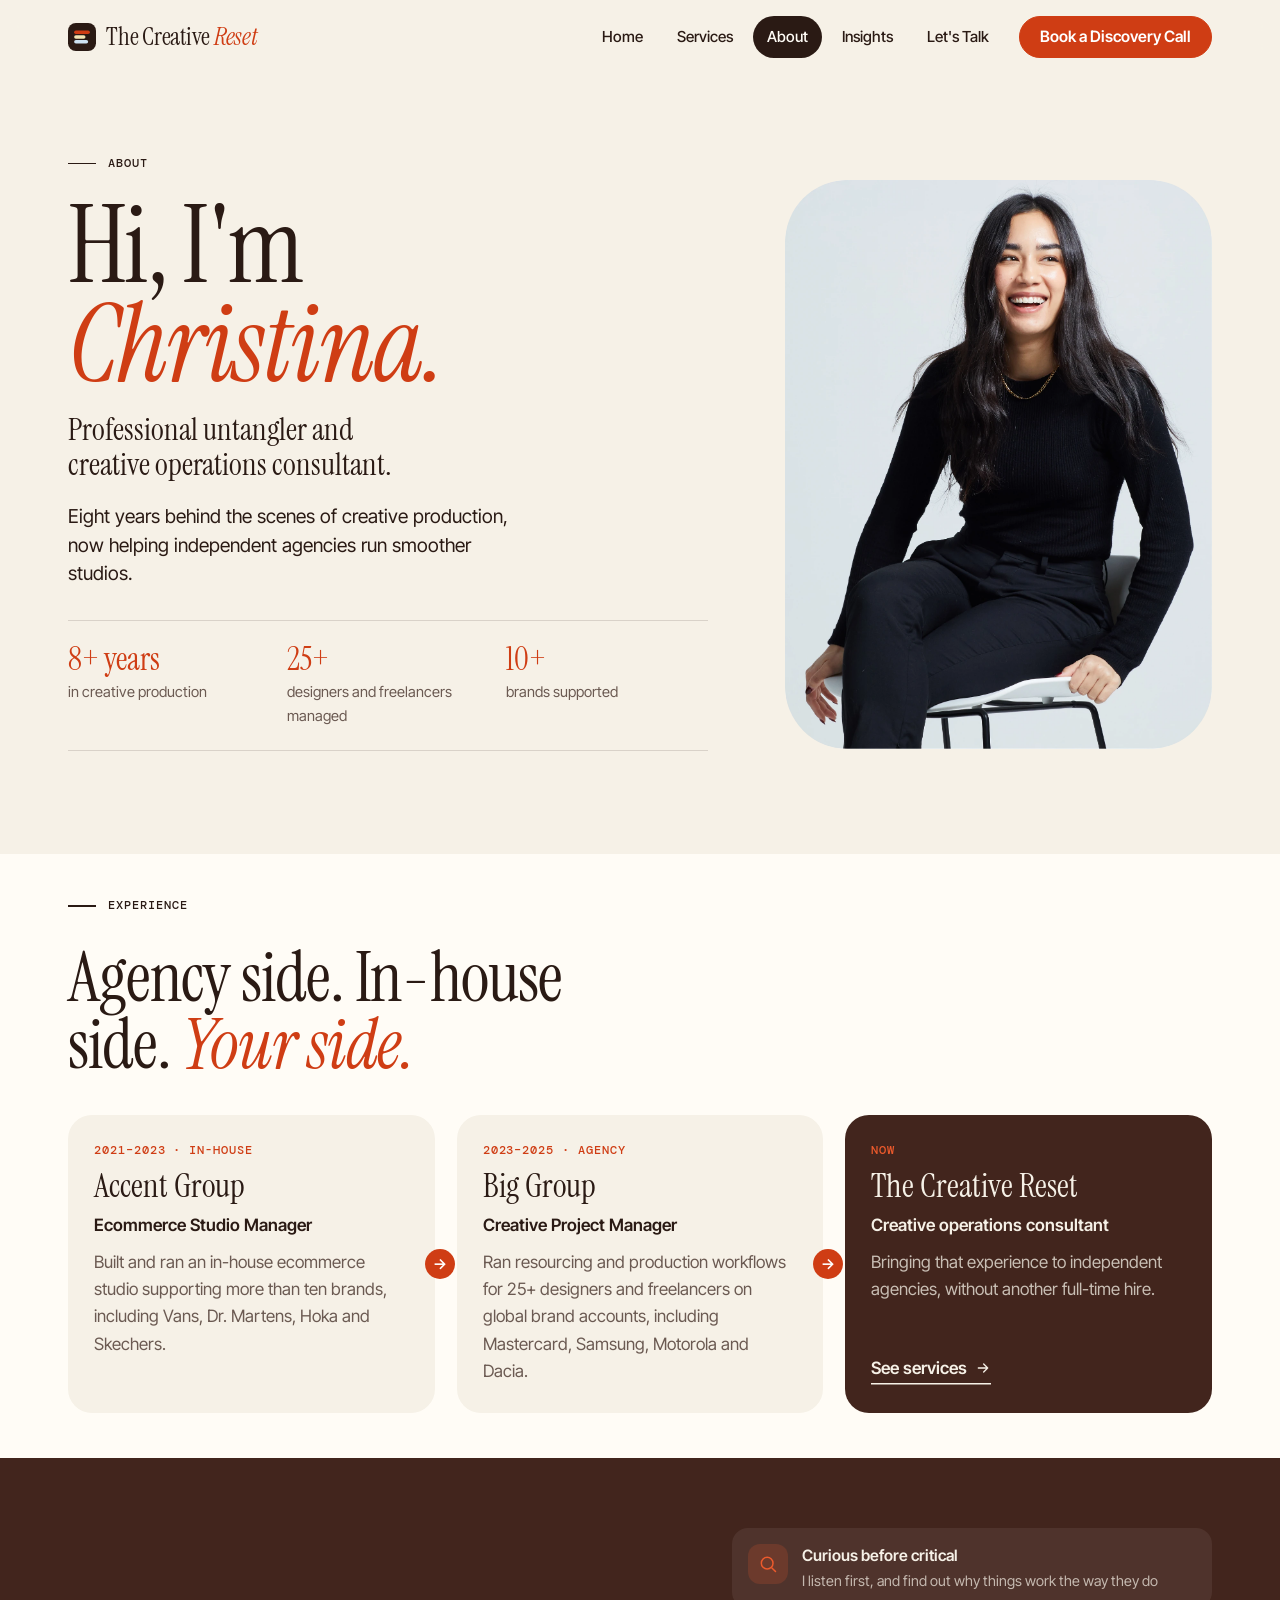
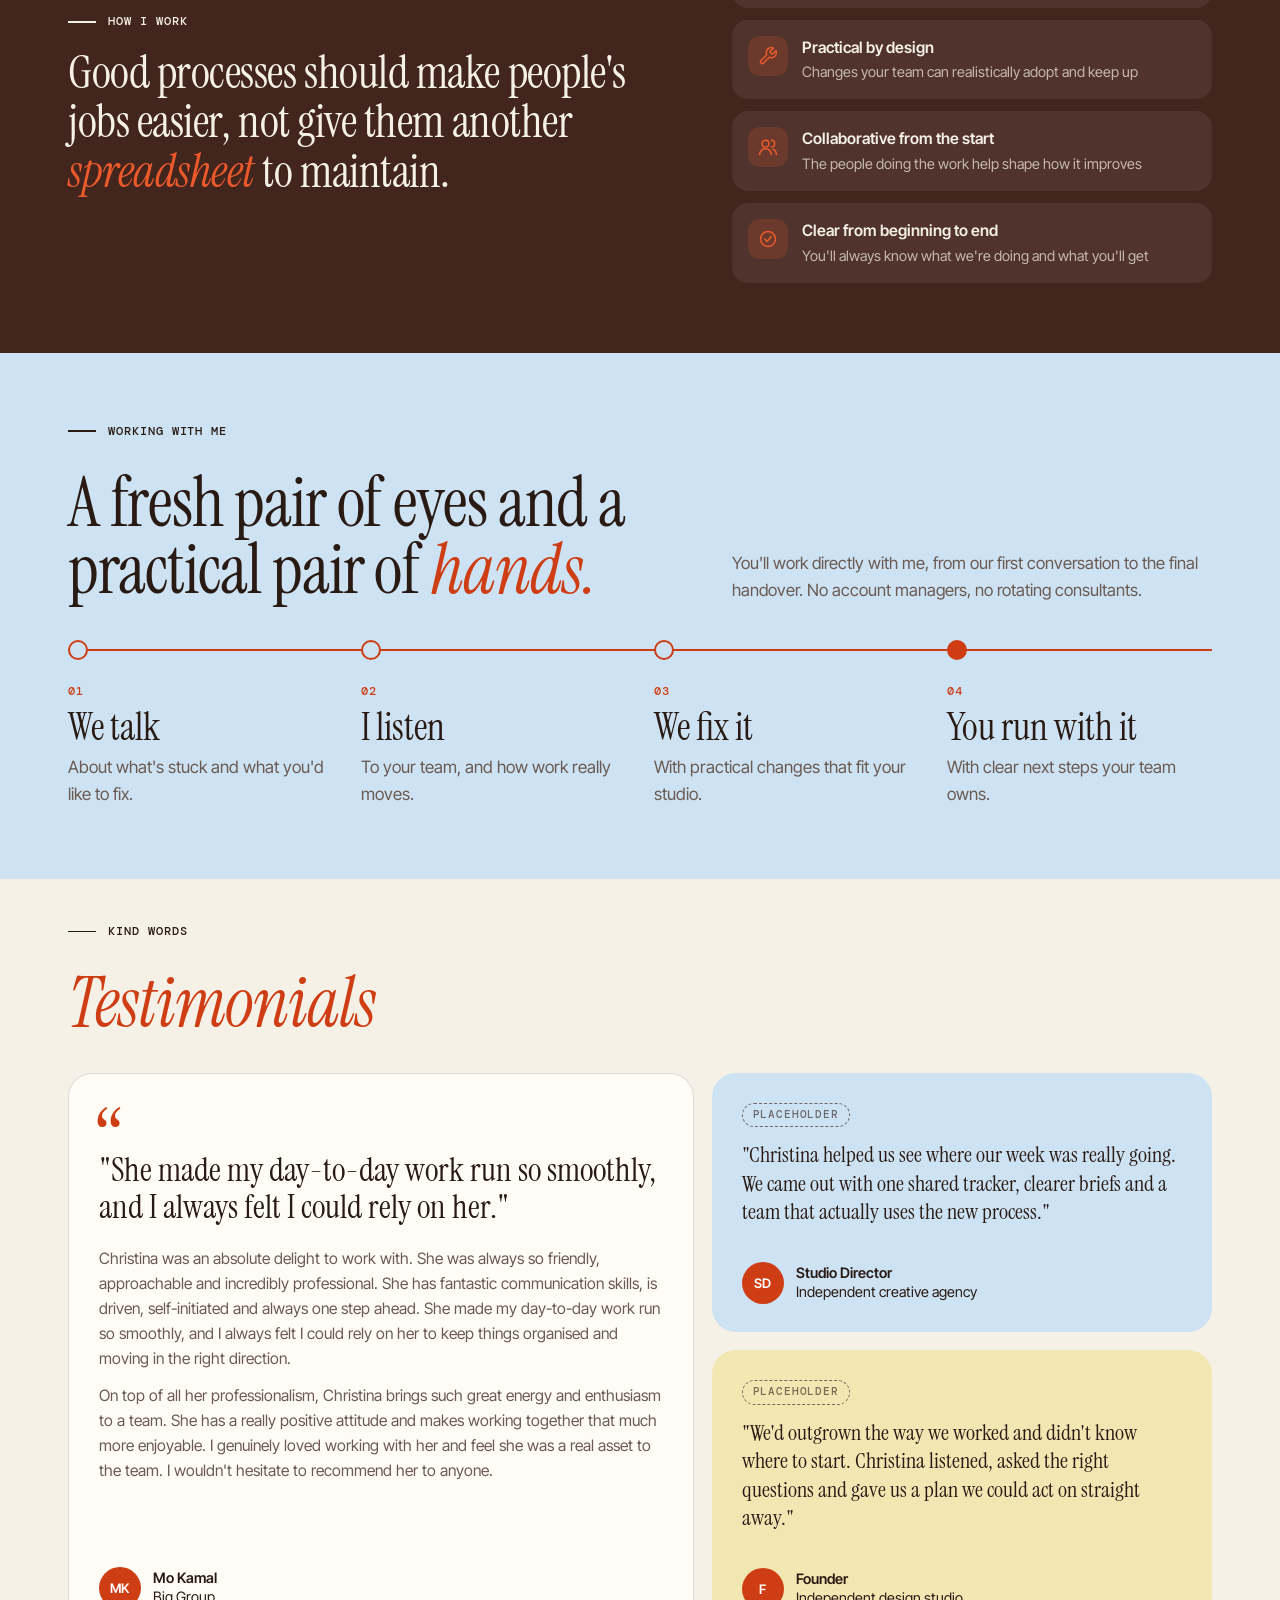
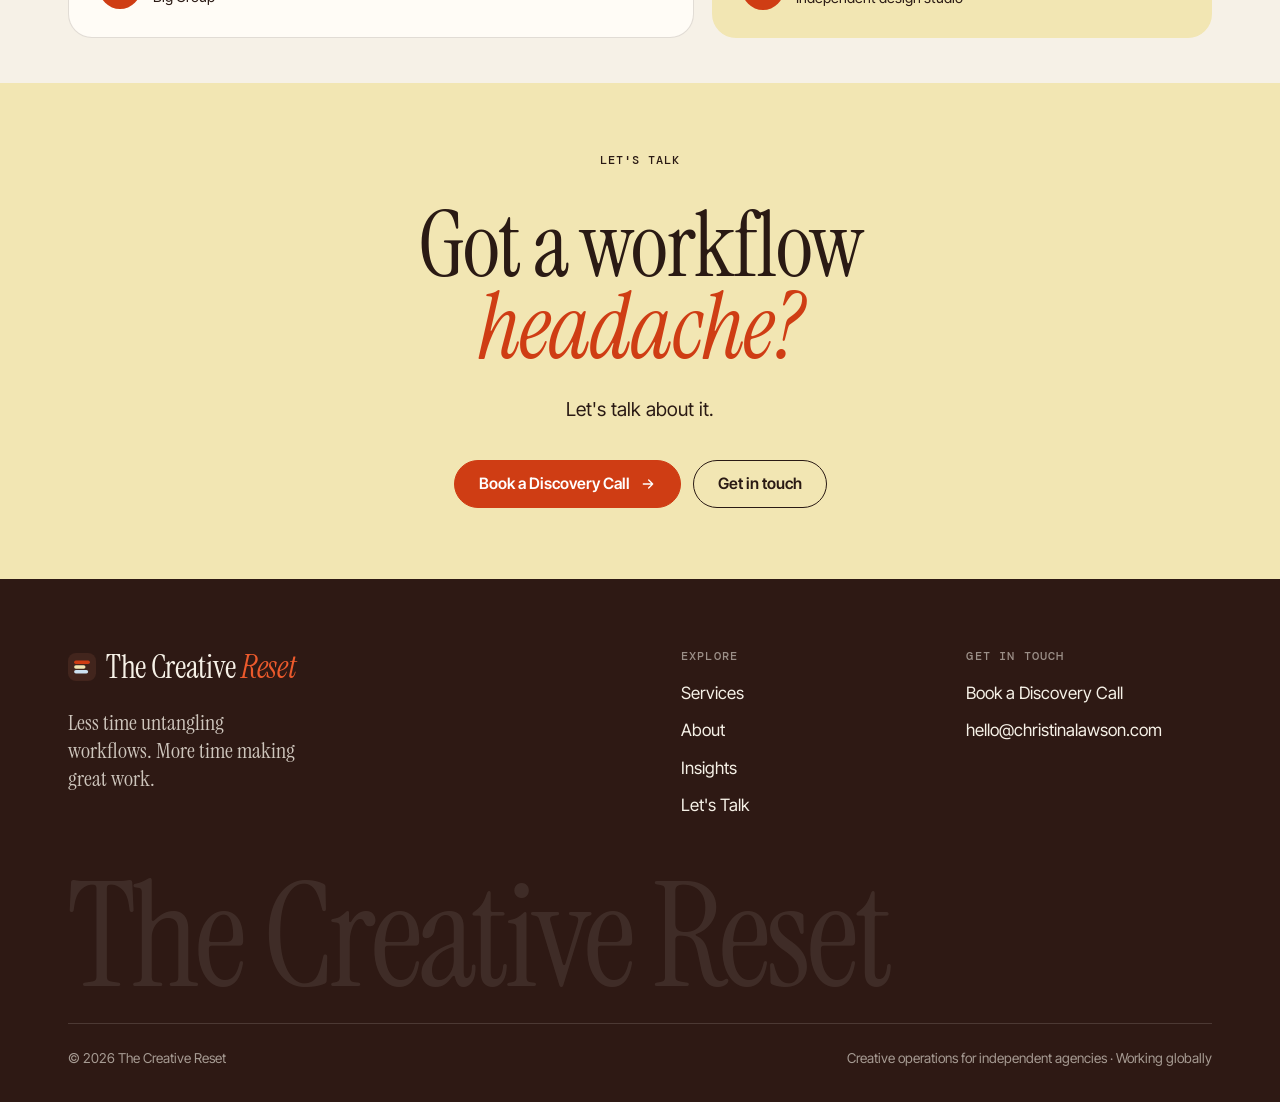
==== commit bcbaf0e8: "About: add Working with me and four principles, reorder blocks - New "A fresh pair of eyes and a pra" ====
--- a/about.html
+++ b/about.html
@@ -12,7 +12,7 @@
 <link rel="preconnect" href="https://fonts.googleapis.com">
 <link rel="preconnect" href="https://fonts.gstatic.com" crossorigin>
 <link rel="stylesheet" href="https://fonts.googleapis.com/css2?family=DM+Mono:wght@500&family=Instrument+Serif:ital@0;1&family=Inter+Tight:wght@400;500;600&display=swap">
-<link rel="stylesheet" href="assets/site.css?v=11">
+<link rel="stylesheet" href="assets/site.css?v=28">
 </head>
 <body>
 <a class="skip" href="#main">Skip to content</a>
@@ -22,7 +22,7 @@
     <button class="menu-btn" type="button" aria-expanded="false" aria-controls="nav">Menu</button>
     <nav class="nav" id="nav" aria-label="Main">
       <a href="index.html">Home</a><a href="services.html">Services</a><a href="about.html" aria-current="page">About</a><a href="insights.html">Insights</a><a href="contact.html">Let's Talk</a>
-      <a class="btn btn--primary" href="https://calendar.app.google/vtGY4bUcVqTiZv538" target="_blank" rel="noopener">Book a Discovery Call</a>
+      <a class="btn btn--primary" href="discovery-call.html">Book a Discovery Call</a>
     </nav>
   </div>
 </header>
@@ -76,6 +76,37 @@
   </div>
 </section>
 
+<section class="section section--compact section--roast">
+  <div class="wrap approach">
+    <div>
+      <p class="label hp-label">How I work</p>
+      <blockquote class="approach__quote">Good processes should make people's jobs easier, not give them another <em>spreadsheet</em> to maintain.</blockquote>
+    </div>
+    <ul class="tiles tiles--stack">
+      <li><i><svg viewBox="0 0 24 24" fill="none" stroke="currentColor" stroke-width="1.8" stroke-linecap="round" stroke-linejoin="round" aria-hidden="true"><circle cx="11" cy="11" r="7"/><path d="m21 21-4.3-4.3"/></svg></i><div><b>Curious before critical</b><span>I listen first, and find out why things work the way they do</span></div></li>
+      <li><i><svg viewBox="0 0 24 24" fill="none" stroke="currentColor" stroke-width="1.8" stroke-linecap="round" stroke-linejoin="round" aria-hidden="true"><path d="M14.7 6.3a1 1 0 0 0 0 1.4l1.6 1.6a1 1 0 0 0 1.4 0l3.77-3.77a6 6 0 0 1-7.94 7.94l-6.91 6.91a2.12 2.12 0 0 1-3-3l6.91-6.91a6 6 0 0 1 7.94-7.94z"/></svg></i><div><b>Practical by design</b><span>Changes your team can realistically adopt and keep up</span></div></li>
+      <li><i><svg viewBox="0 0 24 24" fill="none" stroke="currentColor" stroke-width="1.8" stroke-linecap="round" stroke-linejoin="round" aria-hidden="true"><circle cx="9" cy="8" r="4"/><path d="M2 21a7 7 0 0 1 14 0"/><path d="M16 4a4 4 0 0 1 0 8M22 21a7 7 0 0 0-4-6.3"/></svg></i><div><b>Collaborative from the start</b><span>The people doing the work help shape how it improves</span></div></li>
+      <li><i><svg viewBox="0 0 24 24" fill="none" stroke="currentColor" stroke-width="1.8" stroke-linecap="round" stroke-linejoin="round" aria-hidden="true"><circle cx="12" cy="12" r="9"/><path d="m8 12 3 3 5-6"/></svg></i><div><b>Clear from beginning to end</b><span>You'll always know what we're doing and what you'll get</span></div></li>
+    </ul>
+  </div>
+</section>
+
+<section class="section section--compact section--sky" id="process">
+  <div class="wrap">
+    <div class="section-head">
+      <p class="label">Working with me</p>
+      <h2 class="h2">A fresh pair of eyes and a practical pair of <em>hands.</em></h2>
+      <p class="process__note">You'll work directly with me, from our first conversation to the final handover. No account managers, no rotating consultants.</p>
+    </div>
+    <ol class="timeline">
+      <li><span class="label">01</span><h3>We talk</h3><p>About what's stuck and what you'd like to fix.</p></li>
+      <li><span class="label">02</span><h3>I listen</h3><p>To your team, and how work really moves.</p></li>
+      <li><span class="label">03</span><h3>We fix it</h3><p>With practical changes that fit your studio.</p></li>
+      <li><span class="label">04</span><h3>You run with it</h3><p>With clear next steps your team owns.</p></li>
+    </ol>
+  </div>
+</section>
+
 <section class="section section--compact section--snug" id="testimonials">
   <div class="wrap">
     <div class="section-head">
@@ -106,27 +137,13 @@
   </div>
 </section>
 
-<section class="section section--compact section--roast">
-  <div class="wrap approach">
-    <div>
-      <p class="label hp-label">How I work</p>
-      <blockquote class="approach__quote">Good processes should make people's jobs easier, not give them another <em>spreadsheet</em> to maintain.</blockquote>
-    </div>
-    <ul class="tiles tiles--stack">
-      <li><i><svg viewBox="0 0 24 24" fill="none" stroke="currentColor" stroke-width="1.8" stroke-linecap="round" stroke-linejoin="round" aria-hidden="true"><circle cx="9" cy="8" r="4"/><path d="M2 21a7 7 0 0 1 14 0"/><path d="M16 4a4 4 0 0 1 0 8M22 21a7 7 0 0 0-4-6.3"/></svg></i><div><b>Collaborative</b><span>We work it out with your team, not around them</span></div></li>
-      <li><i><svg viewBox="0 0 24 24" fill="none" stroke="currentColor" stroke-width="1.8" stroke-linecap="round" stroke-linejoin="round" aria-hidden="true"><path d="M14.7 6.3a1 1 0 0 0 0 1.4l1.6 1.6a1 1 0 0 0 1.4 0l3.77-3.77a6 6 0 0 1-7.94 7.94l-6.91 6.91a2.12 2.12 0 0 1-3-3l6.91-6.91a6 6 0 0 1 7.94-7.94z"/></svg></i><div><b>Practical</b><span>No complicated frameworks or shiny new software</span></div></li>
-      <li><i><svg viewBox="0 0 24 24" fill="none" stroke="currentColor" stroke-width="1.8" stroke-linecap="round" stroke-linejoin="round" aria-hidden="true"><path d="M3 21h18M5 21V7l7-4 7 4v14"/><path d="M9 21v-6h6v6"/></svg></i><div><b>Grounded</b><span>Shaped by eight years inside creative studios</span></div></li>
-    </ul>
-  </div>
-</section>
-
 <section class="section section--compact section--butter cta">
   <div class="wrap">
     <p class="label">Let's talk</p>
     <h2 class="display">Got a workflow <em>headache?</em></h2>
     <p class="lead" style="max-width:40ch">Let's talk about it.</p>
     <div class="btn-row">
-      <a class="btn btn--primary" href="https://calendar.app.google/vtGY4bUcVqTiZv538" target="_blank" rel="noopener">Book a Discovery Call <svg viewBox="0 0 24 24" fill="none" stroke="currentColor" stroke-width="2" stroke-linecap="round" stroke-linejoin="round" aria-hidden="true"><path d="M5 12h14M13 6l6 6-6 6"/></svg></a>
+      <a class="btn btn--primary" href="discovery-call.html">Book a Discovery Call <svg viewBox="0 0 24 24" fill="none" stroke="currentColor" stroke-width="2" stroke-linecap="round" stroke-linejoin="round" aria-hidden="true"><path d="M5 12h14M13 6l6 6-6 6"/></svg></a>
       <a class="btn" href="contact.html">Get in touch</a>
     </div>
   </div>
@@ -145,13 +162,13 @@
       </div>
       <div>
         <h2>Get in touch</h2>
-        <ul><li><a href="https://calendar.app.google/vtGY4bUcVqTiZv538" target="_blank" rel="noopener">Book a Discovery Call</a></li><li><a href="mailto:hello@christinalawson.com">hello@christinalawson.com</a></li></ul>
+        <ul><li><a href="discovery-call.html">Book a Discovery Call</a></li><li><a href="mailto:hello@christinalawson.com">hello@christinalawson.com</a></li></ul>
       </div>
     </div>
     <p class="footer__big" aria-hidden="true">The Creative Reset</p>
     <div class="footer__base"><span>© <span data-year>2026</span> The Creative Reset</span><span>Creative operations for independent agencies · Working globally</span></div>
   </div>
 </footer>
-<script src="assets/site.js?v=11"></script>
+<script src="assets/site.js?v=28"></script>
 </body>
 </html>
--- a/assets/site.css
+++ b/assets/site.css
@@ -182,6 +182,7 @@
 .hp-note__tidy i { flex: none; width: 20px; height: 20px; border-radius: 50%; display: grid; place-items: center; background: var(--tomato); color: #fff; }
 .hp-note__tidy svg { width: 12px; height: 12px; }
 .hp-note--butter { background: var(--butter); }
+.hp-note--sky { background: var(--sky); }
 .hp-note--tomato { background: var(--tomato); color: #fff; }
 .hp-note--roast { background: var(--roast); color: var(--oat); }
 .pc.is-done .hp-note { --w: 36%; --x: calc(100% - var(--w)); --y: calc(50% + var(--k) * 7%); width: var(--w); border-radius: 10px 0 0 10px; max-width: none; height: 34px; overflow: hidden; align-content: center; transform: none; animation: none; }
@@ -284,6 +285,7 @@
 .offer .offer__tag { font-weight: 600; color: inherit; }
 .offer .link-arrow { align-self: flex-start; margin-top: auto; padding-top: 8px; }
 .offer--sky { background: var(--sky); border-color: var(--sky); }
+.offer--butter { background: var(--butter); border-color: var(--butter); }
 .offer--tomato { background: var(--tomato); color: #fff; border-color: var(--tomato); }
 .offer--roast { background: var(--roast); color: var(--oat); border-color: var(--roast); }
 .offer--tomato p:not(.offer__tag) { color: rgba(255, 255, 255, 0.82); }
@@ -308,6 +310,12 @@
 .section--butter .timeline li:last-child::before { background: var(--tomato); }
 .section--butter .timeline .label { color: var(--tomato); }
 .section--butter .timeline p { color: var(--ink-soft); }
+.section--sky .timeline::before { background: var(--tomato); }
+.section--sky .timeline li::before { background: var(--sky); border-color: var(--tomato); }
+.section--sky .timeline li:last-child::before { background: var(--tomato); }
+.section--sky .timeline .label { color: var(--tomato); }
+.section--sky .timeline p { color: var(--ink-soft); }
+.process__note { margin: 14px 0 0; max-width: 52ch; color: var(--ink-soft); font-size: 1.05rem; }
 
 /* Meet Christina */
 .hp-split { display: grid; grid-template-columns: minmax(0, 1.1fr) minmax(0, 0.9fr); gap: clamp(36px, 6vw, 96px); align-items: start; }
@@ -379,6 +387,21 @@
 /* Services: an overview of the three, then one section each with the same layout */
 .svc-overview__title { margin: clamp(48px, 6vw, 80px) 0 22px; font: 400 clamp(1.8rem, 2.8vw, 2.4rem)/1.05 var(--serif); }
 .svc-overview__title em { font-style: italic; color: var(--tomato); }
+/* Overview cards share one grid, so every card's rows line up and the cards end level */
+.svc-overview .offer { display: grid; grid-template-rows: subgrid; grid-row: span 8; gap: 0; align-content: start; }
+.svc-overview .offer .label { margin-top: 18px; }
+.svc-overview .offer h3 { margin-top: 14px; }
+.svc-overview .offer .offer__tag { margin-top: 10px; }
+.offer__rows { display: contents; }
+.offer__rows div:first-child { margin-top: 22px; }
+.offer__rows div:last-child { margin-bottom: 6px; }
+.offer__rows div { padding: 12px 0; border-top: 1px solid rgba(42, 26, 20, 0.14); }
+.offer__rows dt { font: 500 0.68rem/1.5 var(--mono); letter-spacing: 0.08em; text-transform: uppercase; opacity: 0.65; }
+.offer__rows dd { margin: 2px 0 0; font-size: 0.95rem; line-height: 1.45; }
+.offer--tomato .offer__rows div { border-color: rgba(255, 255, 255, 0.28); }
+.offer--roast .offer__rows div { border-color: rgba(246, 241, 231, 0.18); }
+.offer--tomato .offer__rows dd { color: rgba(255, 255, 255, 0.9); }
+.offer--roast .offer__rows dd { color: rgba(246, 241, 231, 0.82); }
 .svc { scroll-margin-top: 90px; }
 .svc__grid { display: grid; grid-template-columns: minmax(0, 0.9fr) minmax(0, 1.1fr); gap: clamp(36px, 6vw, 96px); align-items: center; }
 .svc__intro .h2 { margin: 14px 0 10px; }
@@ -405,8 +428,11 @@
 /* What you get: a coloured card */
 .svc__get { padding: 24px 26px 26px; border-radius: var(--radius); background: var(--sky); }
 .svc__get .svc__h { border-color: rgba(42, 26, 20, 0.15); }
-#audit .svc__get { background: var(--roast); color: var(--oat); }
-#audit .svc__get .svc__h { border-color: rgba(246, 241, 231, 0.2); }
+/* Each service's "what you get" card takes the colour of its overview card */
+#audit .svc__get { background: var(--butter); }
+#reset .svc__get { background: var(--tomato); color: #fff; }
+#reset .svc__get .svc__h { border-color: rgba(255, 255, 255, 0.3); }
+#reset .svc__get .checks li::before { background-color: var(--roast); }
 .svc__get .checks { grid-template-columns: repeat(2, minmax(0, 1fr)); column-gap: 28px; }
 .section--roast .svc__get { background: var(--tomato); color: #fff; }
 .section--roast .svc__get .svc__h { border-color: rgba(255, 255, 255, 0.3); }
@@ -442,7 +468,7 @@
 /* Compact spacing so each service fits on one laptop screen */
 .section.svc { padding: clamp(48px, 5.5vw, 76px) 0; }
 .svc .svc__num { font-size: clamp(3.2rem, 5vw, 4.4rem); margin-bottom: 12px; }
-.svc .svc__intro .h2 { font-size: clamp(2.2rem, 3.8vw, 3.4rem); margin: 10px 0 8px; }
+.svc .svc__intro .h2 { font-size: clamp(2.2rem, 3.8vw, 3.4rem); margin: 10px 0 18px; }
 .svc .svc__tag { font-size: 1.3rem; margin-bottom: 14px; }
 .svc .svc__intro > p:not(.label):not(.svc__tag) { margin-bottom: 20px; }
 .svc .facts { margin-bottom: 22px; }
@@ -602,7 +628,38 @@
 .pick input:focus-visible + span { outline: 2px solid var(--tomato); outline-offset: 2px; }
 .form__small { font-size: 0.88rem; color: var(--ink-soft); margin: 0; }
 .form__row { display: grid; grid-template-columns: 1fr 1fr; gap: 16px; }
-@media (max-width: 960px) { .contact { grid-template-columns: 1fr; } }
+.call-card--main { margin-top: 0; padding: clamp(28px, 4vw, 44px); gap: 18px; }
+.call-card--main .h3 { font-size: clamp(2.2rem, 3.6vw, 3rem); }
+.contact__copy .maybes-text { margin: 0 0 18px; }
+.call-steps { list-style: none; margin: 4px 0 8px; padding: 0; display: grid; gap: 10px; counter-reset: step; }
+.call-steps li { counter-increment: step; display: grid; grid-template-columns: 34px 1fr; column-gap: 12px; align-items: baseline; padding: 12px 0; border-top: 1px solid rgba(246, 241, 231, 0.16); }
+.call-steps li::before { content: "0" counter(step); font: 500 0.74rem/1.6 var(--mono); color: var(--tomato-bright); }
+.call-steps b { font-weight: 500; }
+.email-block { display: grid; grid-template-columns: minmax(0, 1fr) minmax(0, 1fr); gap: clamp(24px, 5vw, 80px); align-items: end; }
+.email-block .h2 { margin-top: 12px; }
+.email-block p { margin: 0 0 20px; max-width: 46ch; color: var(--ink-soft); font-size: 1.05rem; }
+/* Pre-call questions page */
+.prep { display: grid; gap: clamp(32px, 4vw, 48px); max-width: 1040px; }
+.prep__head .lead { max-width: 56ch; margin-top: 22px; }
+.prep__h { display: flex; align-items: baseline; gap: 14px; font: 400 clamp(1.8rem, 3vw, 2.4rem)/1.1 var(--serif); margin: 0 0 -12px; }
+.prep__h span { font: 500 0.8rem/1 var(--mono); color: var(--tomato); }
+.prep__cal { min-height: 560px; padding: clamp(8px, 2vw, 20px); border-radius: 28px; background: var(--paper); }
+.prep__fallback { margin: 0; padding: 24px; color: var(--ink-soft); }
+.prep__fallback a { color: var(--tomato); }
+.prep__cal:has(iframe) .prep__fallback { display: none; }
+.field > label { text-transform: none; letter-spacing: 0; font: 500 1.05rem/1.35 var(--sans); }
+.prep__form .field legend { text-transform: none; letter-spacing: 0; font: 500 1.05rem/1.35 var(--sans); margin-bottom: 10px; }
+.pick--grid { display: grid; grid-template-columns: repeat(4, minmax(0, 1fr)); }
+.pick--3 { grid-template-columns: repeat(3, minmax(0, 1fr)); }
+.pick--grid label, .pick--grid span { display: block; height: 100%; }
+.pick--grid span { display: grid; place-items: center; text-align: center; border-radius: 14px; padding: 14px 10px; }
+.pick--grid input:checked + span { background: var(--tomato); border-color: var(--tomato); color: #fff; }
+.form__done { display: grid; gap: 14px; padding: 12px 0; }
+.form__done h2 em { color: var(--tomato); }
+.form__done p:last-child { margin: 0; color: var(--ink-soft); }
+.prep__send { justify-self: stretch; justify-content: center; padding-block: 18px; font-size: 1.05rem; }
+@media (max-width: 960px) { .contact, .email-block { grid-template-columns: 1fr; } }
+@media (max-width: 600px) { .pick--grid, .pick--3 { grid-template-columns: repeat(2, minmax(0, 1fr)); } }
 @media (max-width: 520px) { .form__row { grid-template-columns: 1fr; } }
 
 /* Draft banner */
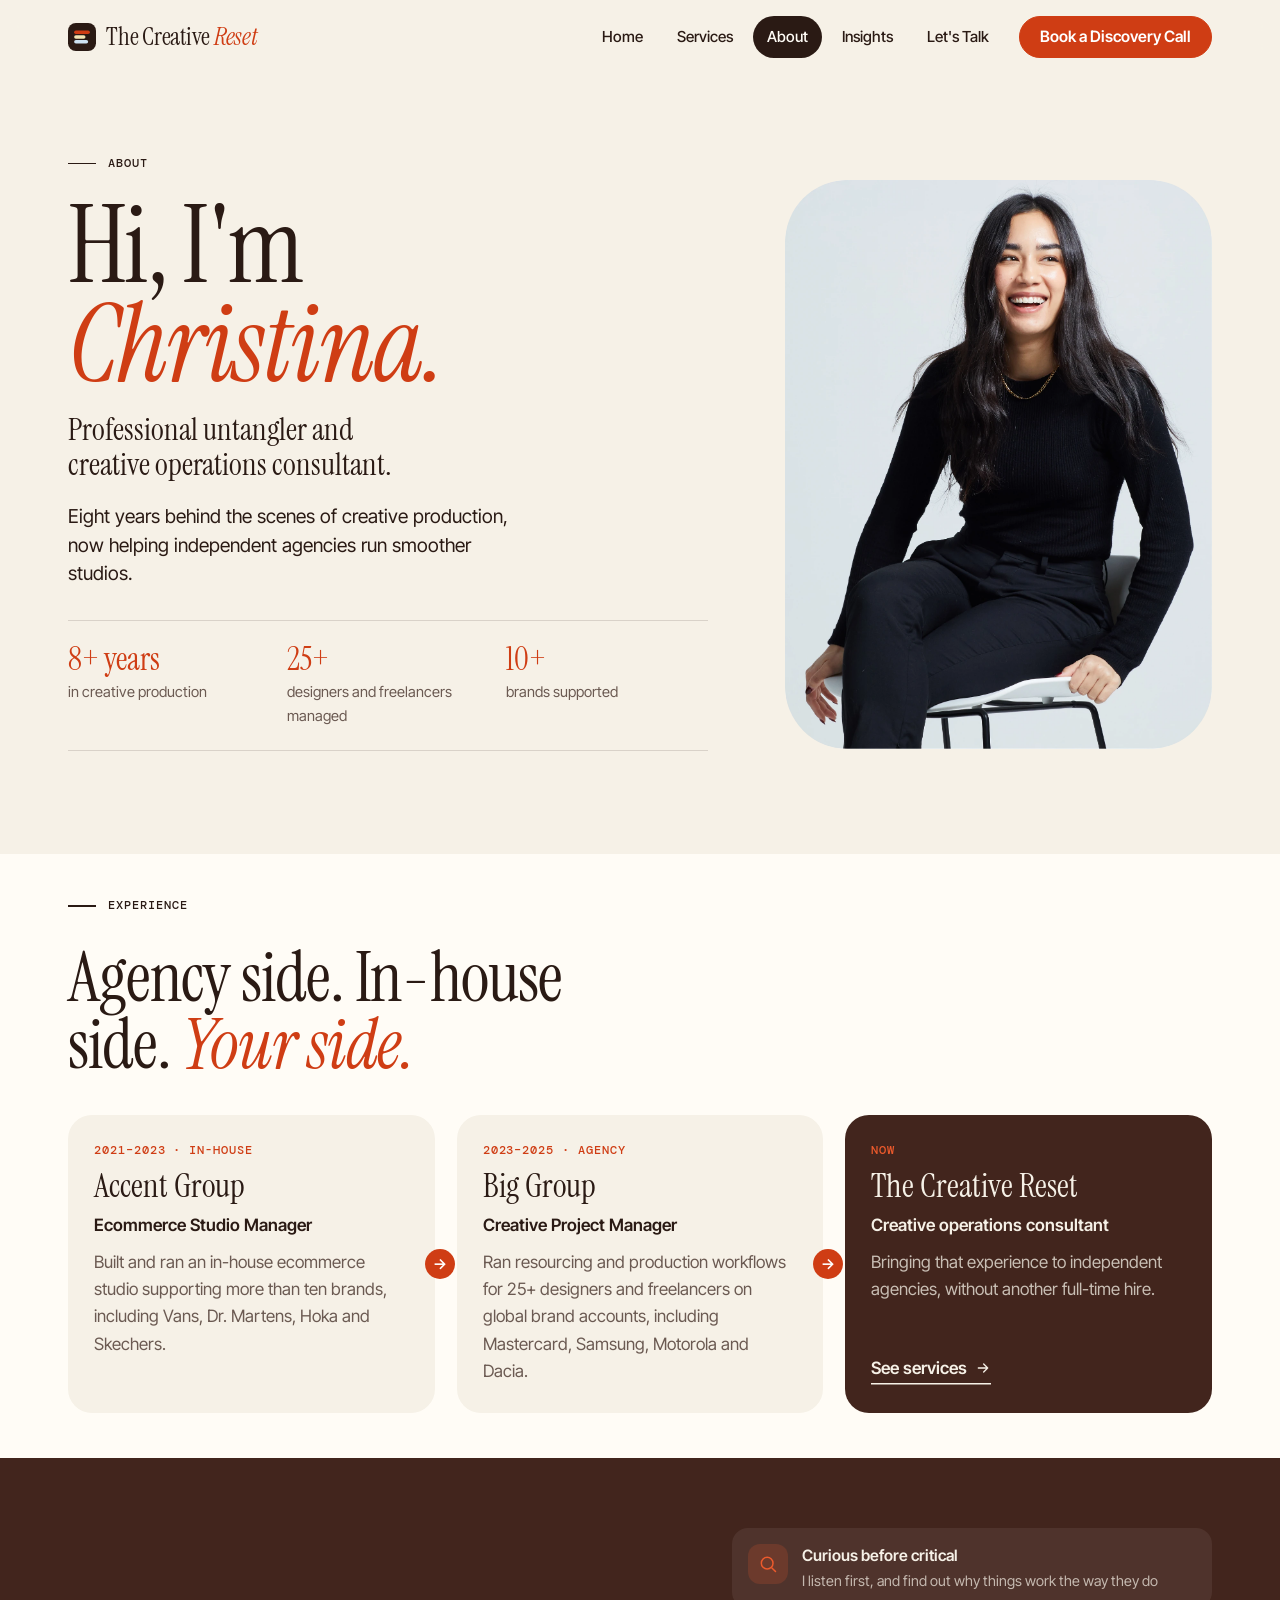
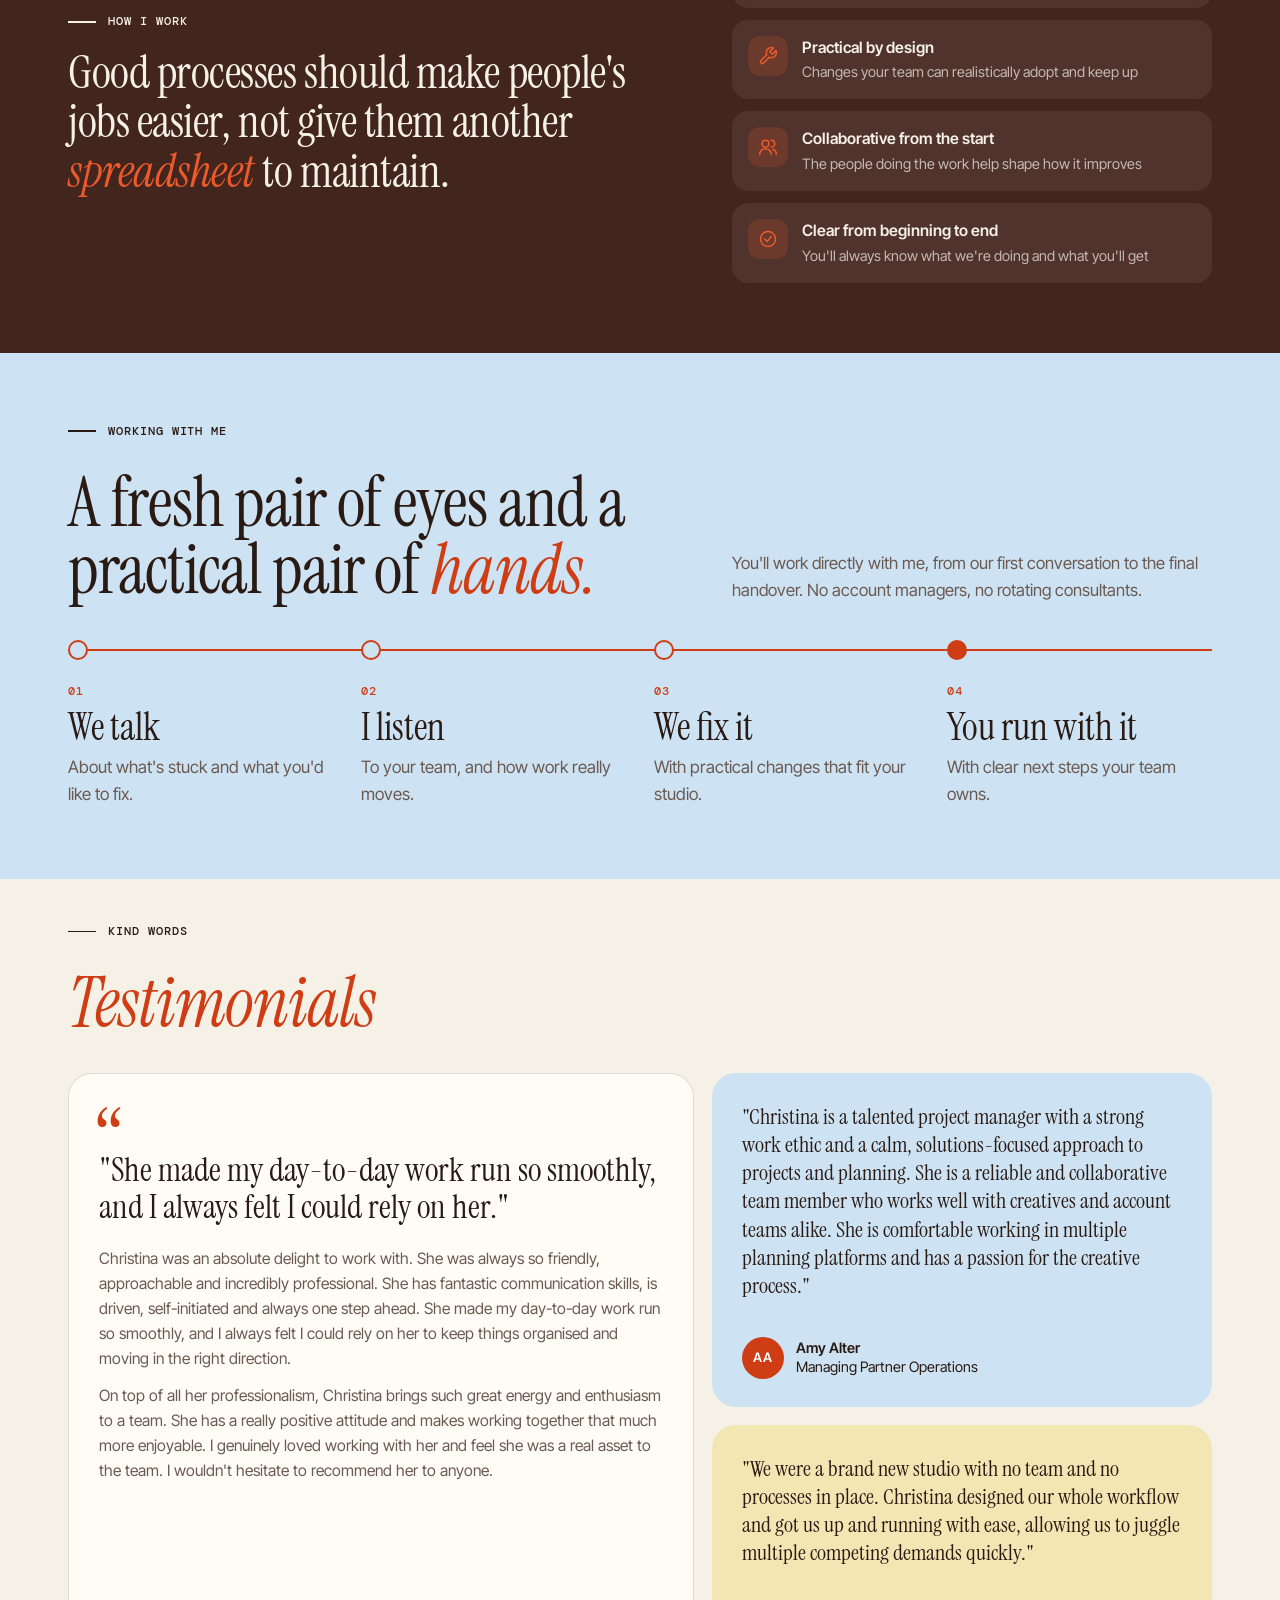
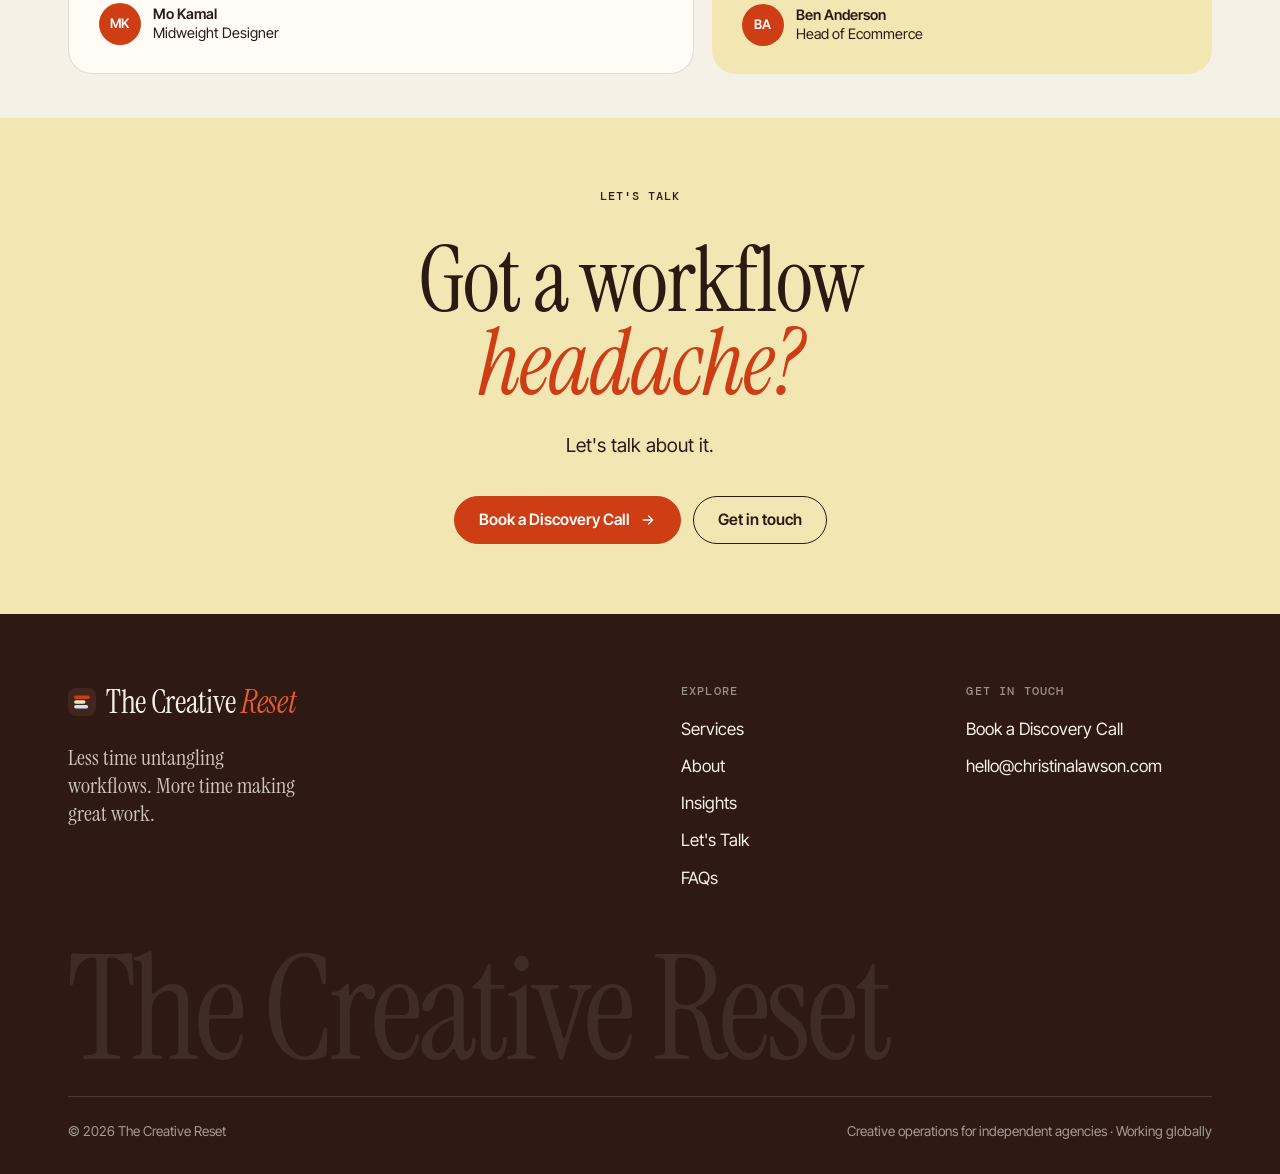
==== commit 3b6120c7: "Add FAQs page and real testimonials - New FAQs page, linked from the footer on every page. - About t" ====
--- a/about.html
+++ b/about.html
@@ -12,7 +12,7 @@
 <link rel="preconnect" href="https://fonts.googleapis.com">
 <link rel="preconnect" href="https://fonts.gstatic.com" crossorigin>
 <link rel="stylesheet" href="https://fonts.googleapis.com/css2?family=DM+Mono:wght@500&family=Instrument+Serif:ital@0;1&family=Inter+Tight:wght@400;500;600&display=swap">
-<link rel="stylesheet" href="assets/site.css?v=28">
+<link rel="stylesheet" href="assets/site.css?v=33">
 </head>
 <body>
 <a class="skip" href="#main">Skip to content</a>
@@ -120,18 +120,15 @@
           <p>Christina was an absolute delight to work with. She was always so friendly, approachable and incredibly professional. She has fantastic communication skills, is driven, self-initiated and always one step ahead. She made my day-to-day work run so smoothly, and I always felt I could rely on her to keep things organised and moving in the right direction.</p>
           <p>On top of all her professionalism, Christina brings such great energy and enthusiasm to a team. She has a really positive attitude and makes working together that much more enjoyable. I genuinely loved working with her and feel she was a real asset to the team. I wouldn't hesitate to recommend her to anyone.</p>
         </blockquote>
-        <figcaption><span class="quote__avatar" aria-hidden="true">MK</span><span><b>Mo Kamal</b>Big Group</span></figcaption>
+        <figcaption><span class="quote__avatar" aria-hidden="true">MK</span><span><b>Mo Kamal</b>Midweight Designer</span></figcaption>
       </figure>
-      <!-- Placeholder testimonials: replace with real ones before publishing -->
       <figure class="quote quote--sky">
-        <span class="quote__placeholder">Placeholder</span>
-        <blockquote><p>"Christina helped us see where our week was really going. We came out with one shared tracker, clearer briefs and a team that actually uses the new process."</p></blockquote>
-        <figcaption><span class="quote__avatar" aria-hidden="true">SD</span><span><b>Studio Director</b>Independent creative agency</span></figcaption>
+        <blockquote><p>"Christina is a talented project manager with a strong work ethic and a calm, solutions-focused approach to projects and planning. She is a reliable and collaborative team member who works well with creatives and account teams alike. She is comfortable working in multiple planning platforms and has a passion for the creative process."</p></blockquote>
+        <figcaption><span class="quote__avatar" aria-hidden="true">AA</span><span><b>Amy Alter</b>Managing Partner Operations</span></figcaption>
       </figure>
       <figure class="quote quote--butter">
-        <span class="quote__placeholder">Placeholder</span>
-        <blockquote><p>"We'd outgrown the way we worked and didn't know where to start. Christina listened, asked the right questions and gave us a plan we could act on straight away."</p></blockquote>
-        <figcaption><span class="quote__avatar" aria-hidden="true">F</span><span><b>Founder</b>Independent design studio</span></figcaption>
+        <blockquote><p>"We were a brand new studio with no team and no processes in place. Christina designed our whole workflow and got us up and running with ease, allowing us to juggle multiple competing demands quickly."</p></blockquote>
+        <figcaption><span class="quote__avatar" aria-hidden="true">BA</span><span><b>Ben Anderson</b>Head of Ecommerce</span></figcaption>
       </figure>
     </div>
   </div>
@@ -158,7 +155,7 @@
       </div>
       <div>
         <h2>Explore</h2>
-        <ul><li><a href="services.html">Services</a></li><li><a href="about.html">About</a></li><li><a href="insights.html">Insights</a></li><li><a href="contact.html">Let's Talk</a></li></ul>
+        <ul><li><a href="services.html">Services</a></li><li><a href="about.html">About</a></li><li><a href="insights.html">Insights</a></li><li><a href="contact.html">Let's Talk</a></li><li><a href="faq.html">FAQs</a></li></ul>
       </div>
       <div>
         <h2>Get in touch</h2>
@@ -169,6 +166,6 @@
     <div class="footer__base"><span>© <span data-year>2026</span> The Creative Reset</span><span>Creative operations for independent agencies · Working globally</span></div>
   </div>
 </footer>
-<script src="assets/site.js?v=28"></script>
+<script src="assets/site.js?v=33"></script>
 </body>
 </html>
--- a/assets/site.css
+++ b/assets/site.css
@@ -536,6 +536,10 @@
 .quote--sky, .quote--butter { font: 400 clamp(1.25rem, 1.7vw, 1.45rem)/1.3 var(--serif); }
 .quote--sky { background: var(--sky); }
 .quote--butter { background: var(--butter); }
+.quote--tomato, .quote--roast { font: 400 clamp(1.08rem, 1.3vw, 1.22rem)/1.3 var(--serif); }
+.quote--tomato { background: var(--tomato); color: #fff; }
+.quote--tomato .quote__avatar { background: var(--paper); color: var(--tomato); }
+.quote--roast { background: var(--roast); color: var(--oat); }
 .quote figcaption { display: flex; align-items: center; gap: 12px; font: 400 0.9rem/1.3 var(--sans); }
 .quote figcaption b { display: block; font-weight: 600; }
 .quote__avatar { flex: none; width: 42px; height: 42px; border-radius: 50%; display: grid; place-items: center; background: var(--tomato); color: #fff; font: 600 0.82rem/1 var(--sans); letter-spacing: 0.04em; }
@@ -681,3 +685,18 @@
 .section--roast .ph b { color: var(--oat); }
 .flow__ph { margin-top: 36px; }
 .sr-only { position: absolute; width: 1px; height: 1px; overflow: hidden; clip: rect(0 0 0 0); white-space: nowrap; }
+
+/* FAQs: grouped questions that open one at a time */
+.faq { display: grid; gap: clamp(40px, 5vw, 64px); max-width: 980px; }
+.faq__group { display: grid; grid-template-columns: minmax(0, 0.32fr) minmax(0, 1fr); gap: clamp(20px, 4vw, 56px); align-items: start; }
+.faq__h { font: 400 clamp(1.7rem, 2.6vw, 2.2rem)/1.05 var(--serif); margin: 0; position: sticky; top: 100px; }
+.faq__list { border-top: 1px solid var(--line); }
+.faq details { border-bottom: 1px solid var(--line); }
+.faq summary { list-style: none; cursor: pointer; display: flex; justify-content: space-between; align-items: center; gap: 20px; padding: 20px 0; font-weight: 500; font-size: 1.08rem; }
+.faq summary::-webkit-details-marker { display: none; }
+.faq summary::after { content: "+"; flex: none; display: grid; place-items: center; width: 30px; height: 30px; border-radius: 50%; background: var(--oat); color: var(--tomato); font: 400 1.3rem/1 var(--sans); transition: transform 0.3s var(--ease), background-color 0.3s; }
+.faq details[open] summary::after { transform: rotate(45deg); background: var(--butter); }
+.faq summary:hover { color: var(--tomato); }
+.faq details p { margin: -4px 0 22px; max-width: 62ch; color: var(--ink-soft); }
+.faq details a { color: var(--tomato); }
+@media (max-width: 760px) { .faq__group { grid-template-columns: 1fr; } .faq__h { position: static; } }
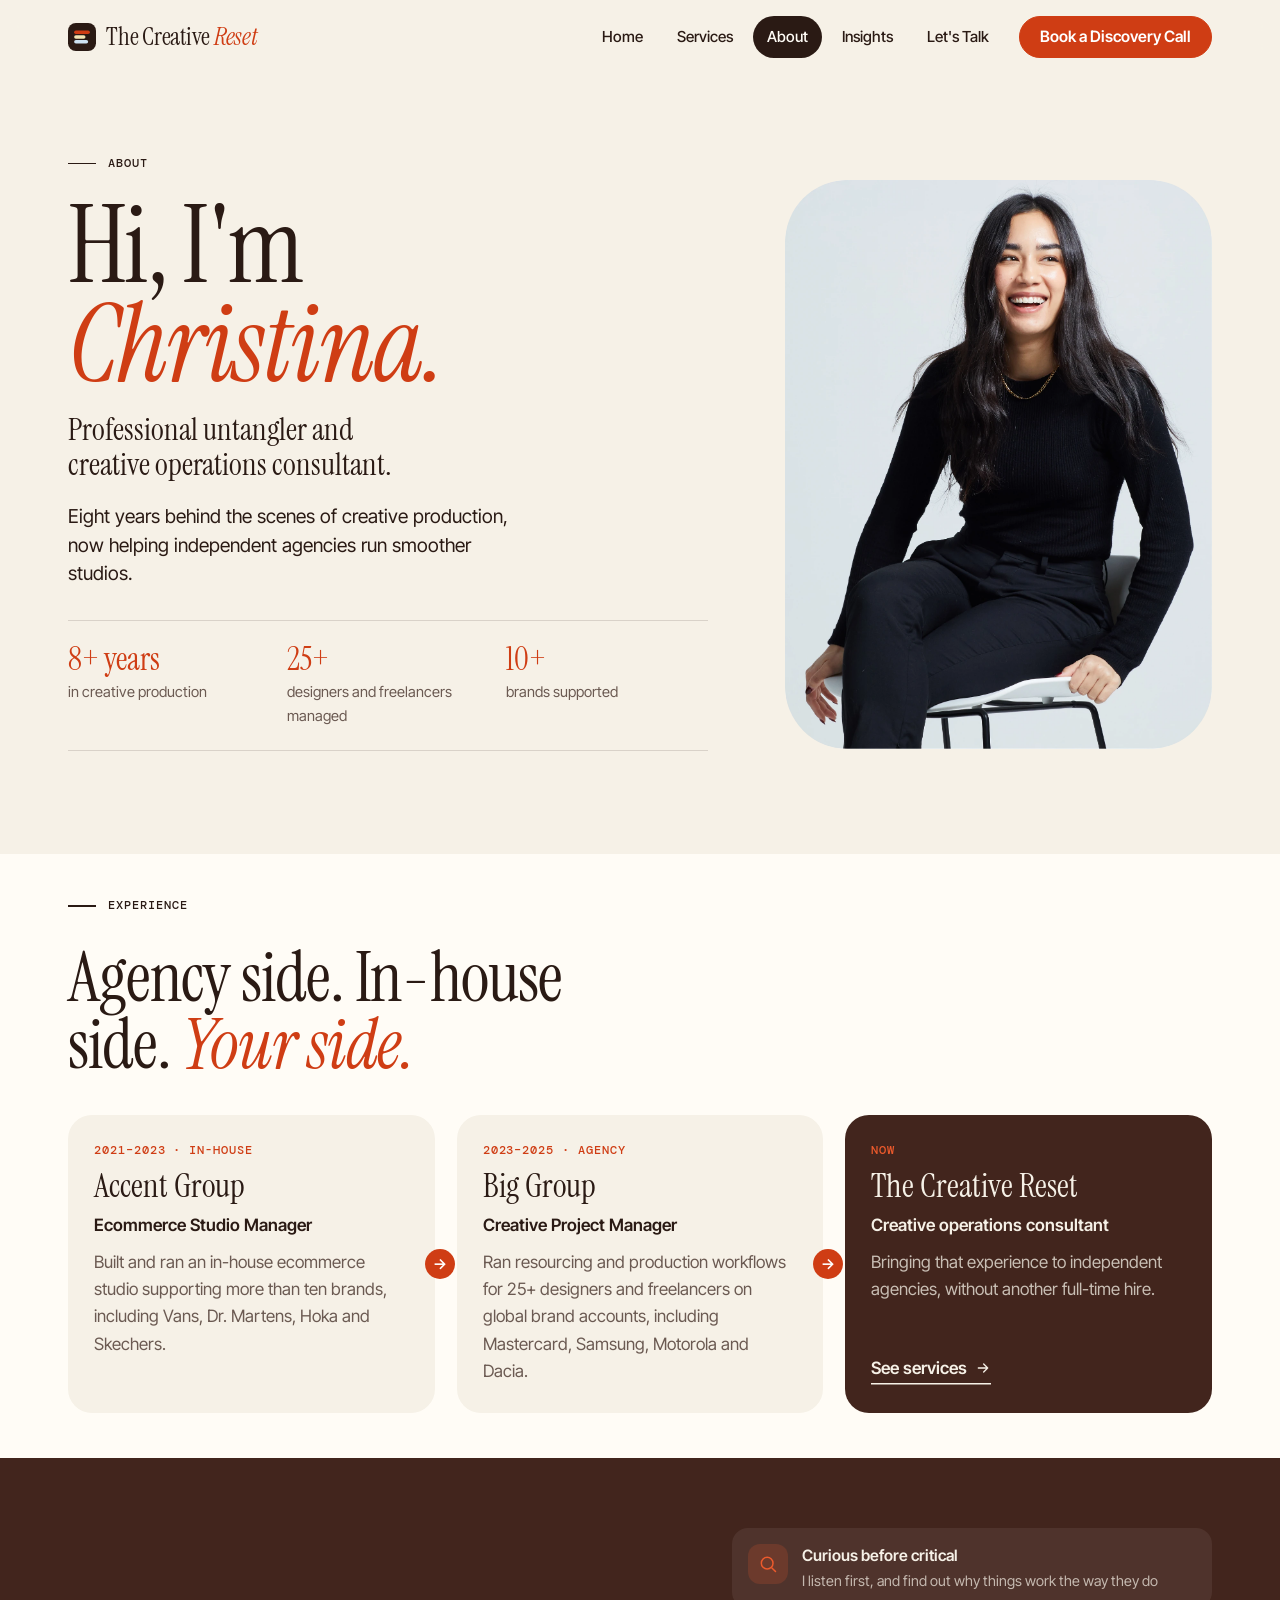
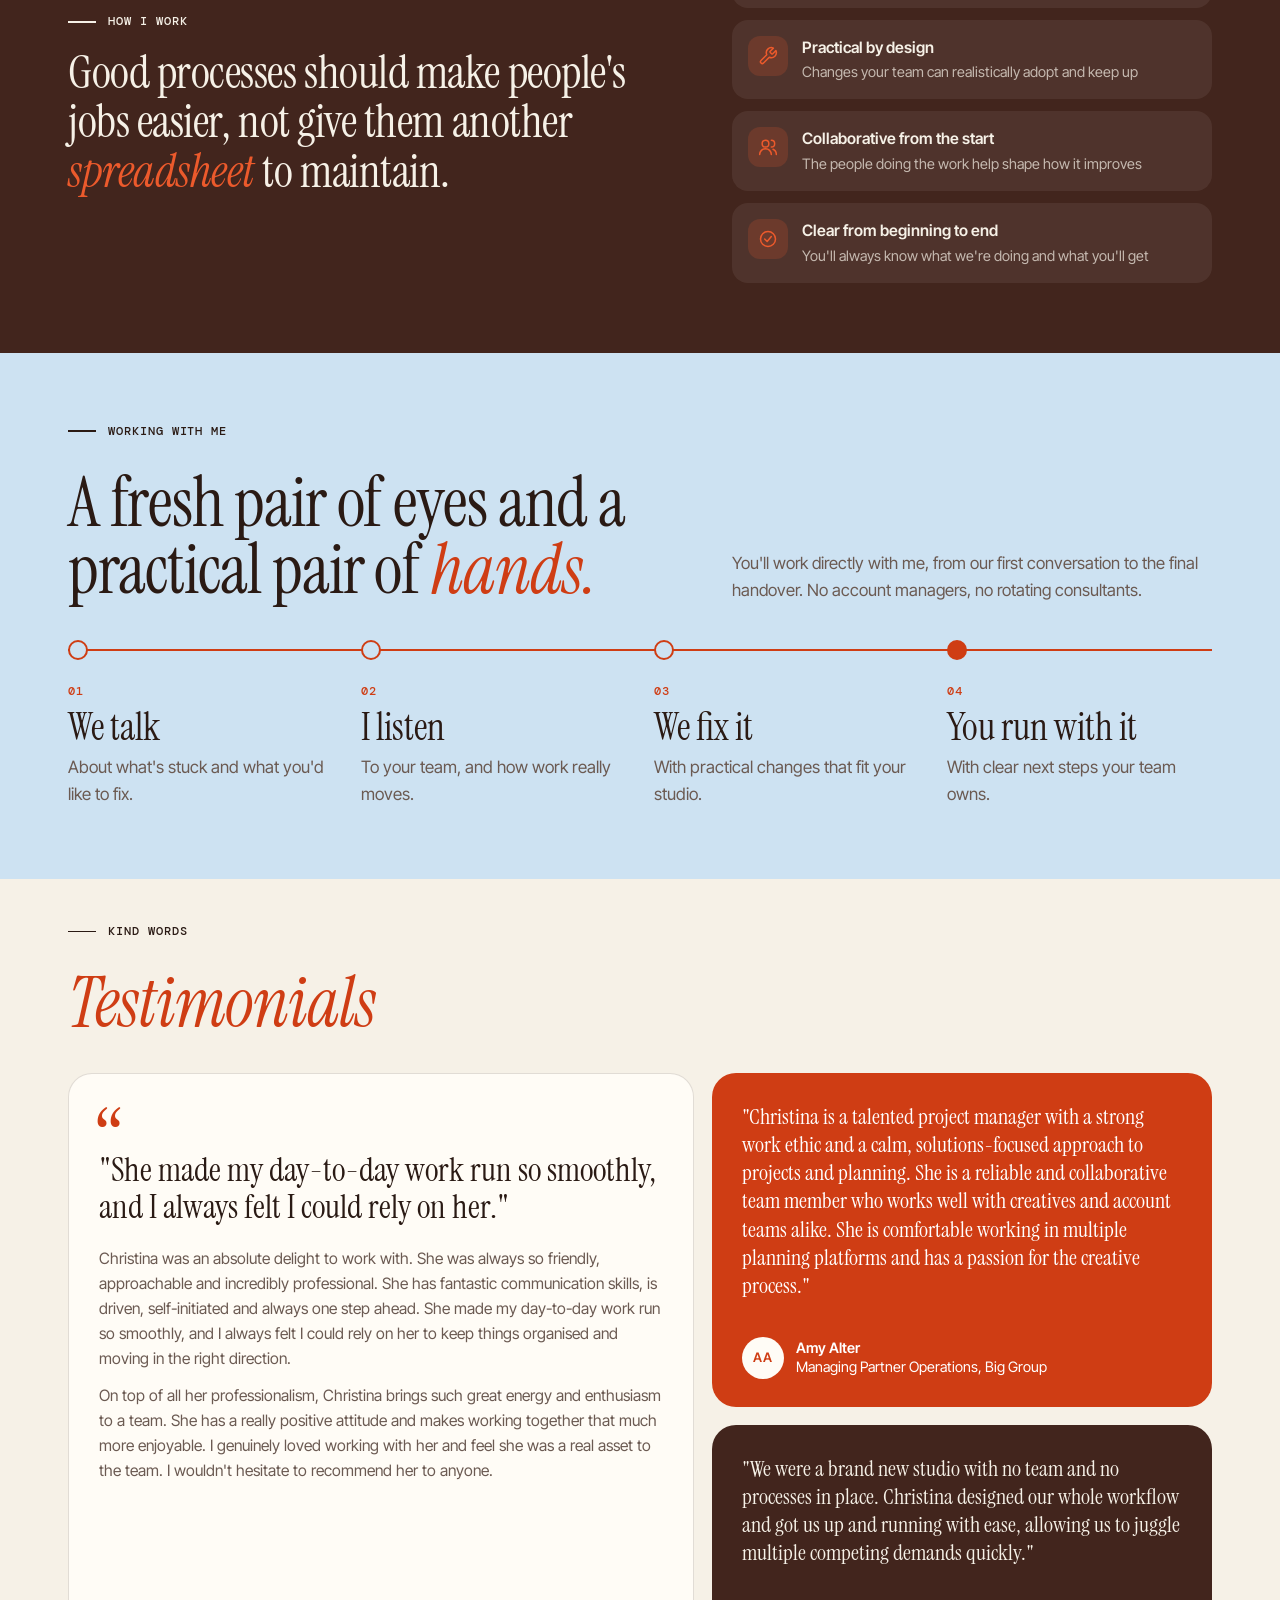
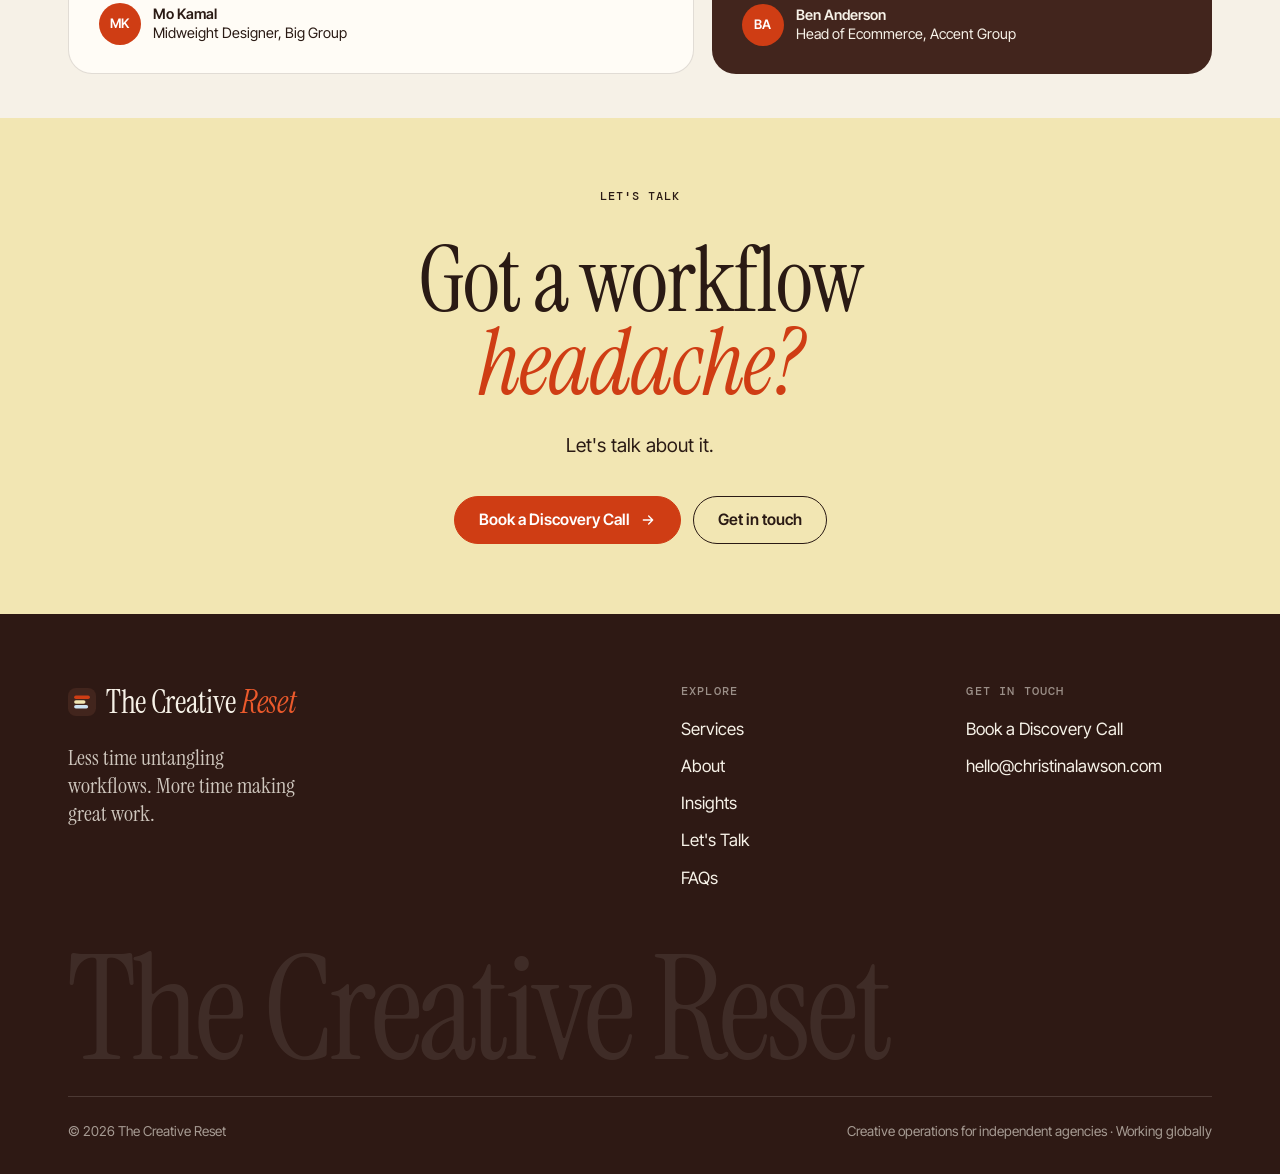
==== commit 50267ebf: "About testimonials: add companies back, orange and brown cards Co-Authored-By: Claude Opus 5.5 <nore" ====
--- a/about.html
+++ b/about.html
@@ -12,7 +12,7 @@
 <link rel="preconnect" href="https://fonts.googleapis.com">
 <link rel="preconnect" href="https://fonts.gstatic.com" crossorigin>
 <link rel="stylesheet" href="https://fonts.googleapis.com/css2?family=DM+Mono:wght@500&family=Instrument+Serif:ital@0;1&family=Inter+Tight:wght@400;500;600&display=swap">
-<link rel="stylesheet" href="assets/site.css?v=33">
+<link rel="stylesheet" href="assets/site.css?v=34">
 </head>
 <body>
 <a class="skip" href="#main">Skip to content</a>
@@ -120,15 +120,15 @@
           <p>Christina was an absolute delight to work with. She was always so friendly, approachable and incredibly professional. She has fantastic communication skills, is driven, self-initiated and always one step ahead. She made my day-to-day work run so smoothly, and I always felt I could rely on her to keep things organised and moving in the right direction.</p>
           <p>On top of all her professionalism, Christina brings such great energy and enthusiasm to a team. She has a really positive attitude and makes working together that much more enjoyable. I genuinely loved working with her and feel she was a real asset to the team. I wouldn't hesitate to recommend her to anyone.</p>
         </blockquote>
-        <figcaption><span class="quote__avatar" aria-hidden="true">MK</span><span><b>Mo Kamal</b>Midweight Designer</span></figcaption>
+        <figcaption><span class="quote__avatar" aria-hidden="true">MK</span><span><b>Mo Kamal</b>Midweight Designer, Big Group</span></figcaption>
       </figure>
-      <figure class="quote quote--sky">
+      <figure class="quote quote--tomato">
         <blockquote><p>"Christina is a talented project manager with a strong work ethic and a calm, solutions-focused approach to projects and planning. She is a reliable and collaborative team member who works well with creatives and account teams alike. She is comfortable working in multiple planning platforms and has a passion for the creative process."</p></blockquote>
-        <figcaption><span class="quote__avatar" aria-hidden="true">AA</span><span><b>Amy Alter</b>Managing Partner Operations</span></figcaption>
+        <figcaption><span class="quote__avatar" aria-hidden="true">AA</span><span><b>Amy Alter</b>Managing Partner Operations, Big Group</span></figcaption>
       </figure>
-      <figure class="quote quote--butter">
+      <figure class="quote quote--roast">
         <blockquote><p>"We were a brand new studio with no team and no processes in place. Christina designed our whole workflow and got us up and running with ease, allowing us to juggle multiple competing demands quickly."</p></blockquote>
-        <figcaption><span class="quote__avatar" aria-hidden="true">BA</span><span><b>Ben Anderson</b>Head of Ecommerce</span></figcaption>
+        <figcaption><span class="quote__avatar" aria-hidden="true">BA</span><span><b>Ben Anderson</b>Head of Ecommerce, Accent Group</span></figcaption>
       </figure>
     </div>
   </div>
@@ -166,6 +166,6 @@
     <div class="footer__base"><span>© <span data-year>2026</span> The Creative Reset</span><span>Creative operations for independent agencies · Working globally</span></div>
   </div>
 </footer>
-<script src="assets/site.js?v=33"></script>
+<script src="assets/site.js?v=34"></script>
 </body>
 </html>
--- a/assets/site.css
+++ b/assets/site.css
@@ -536,7 +536,7 @@
 .quote--sky, .quote--butter { font: 400 clamp(1.25rem, 1.7vw, 1.45rem)/1.3 var(--serif); }
 .quote--sky { background: var(--sky); }
 .quote--butter { background: var(--butter); }
-.quote--tomato, .quote--roast { font: 400 clamp(1.08rem, 1.3vw, 1.22rem)/1.3 var(--serif); }
+.quote--tomato, .quote--roast { font: 400 clamp(1.25rem, 1.7vw, 1.45rem)/1.3 var(--serif); }
 .quote--tomato { background: var(--tomato); color: #fff; }
 .quote--tomato .quote__avatar { background: var(--paper); color: var(--tomato); }
 .quote--roast { background: var(--roast); color: var(--oat); }
